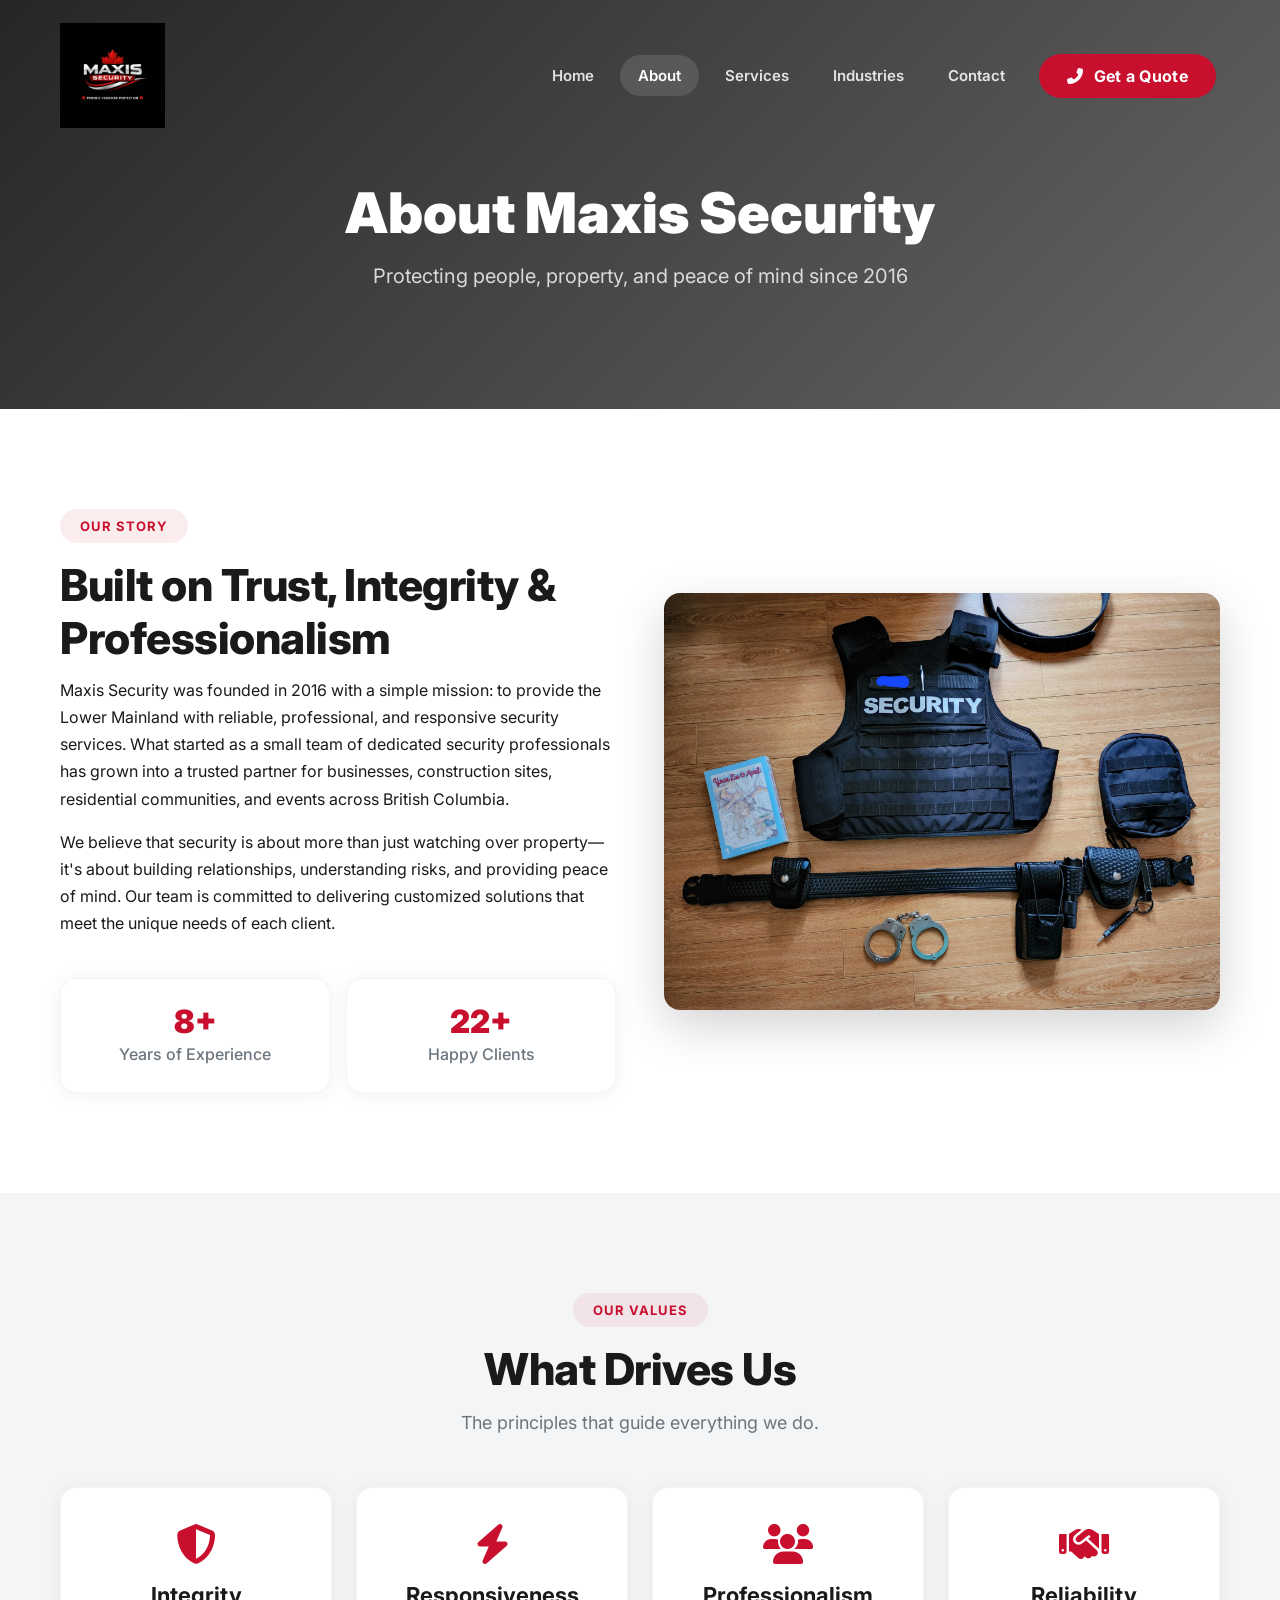
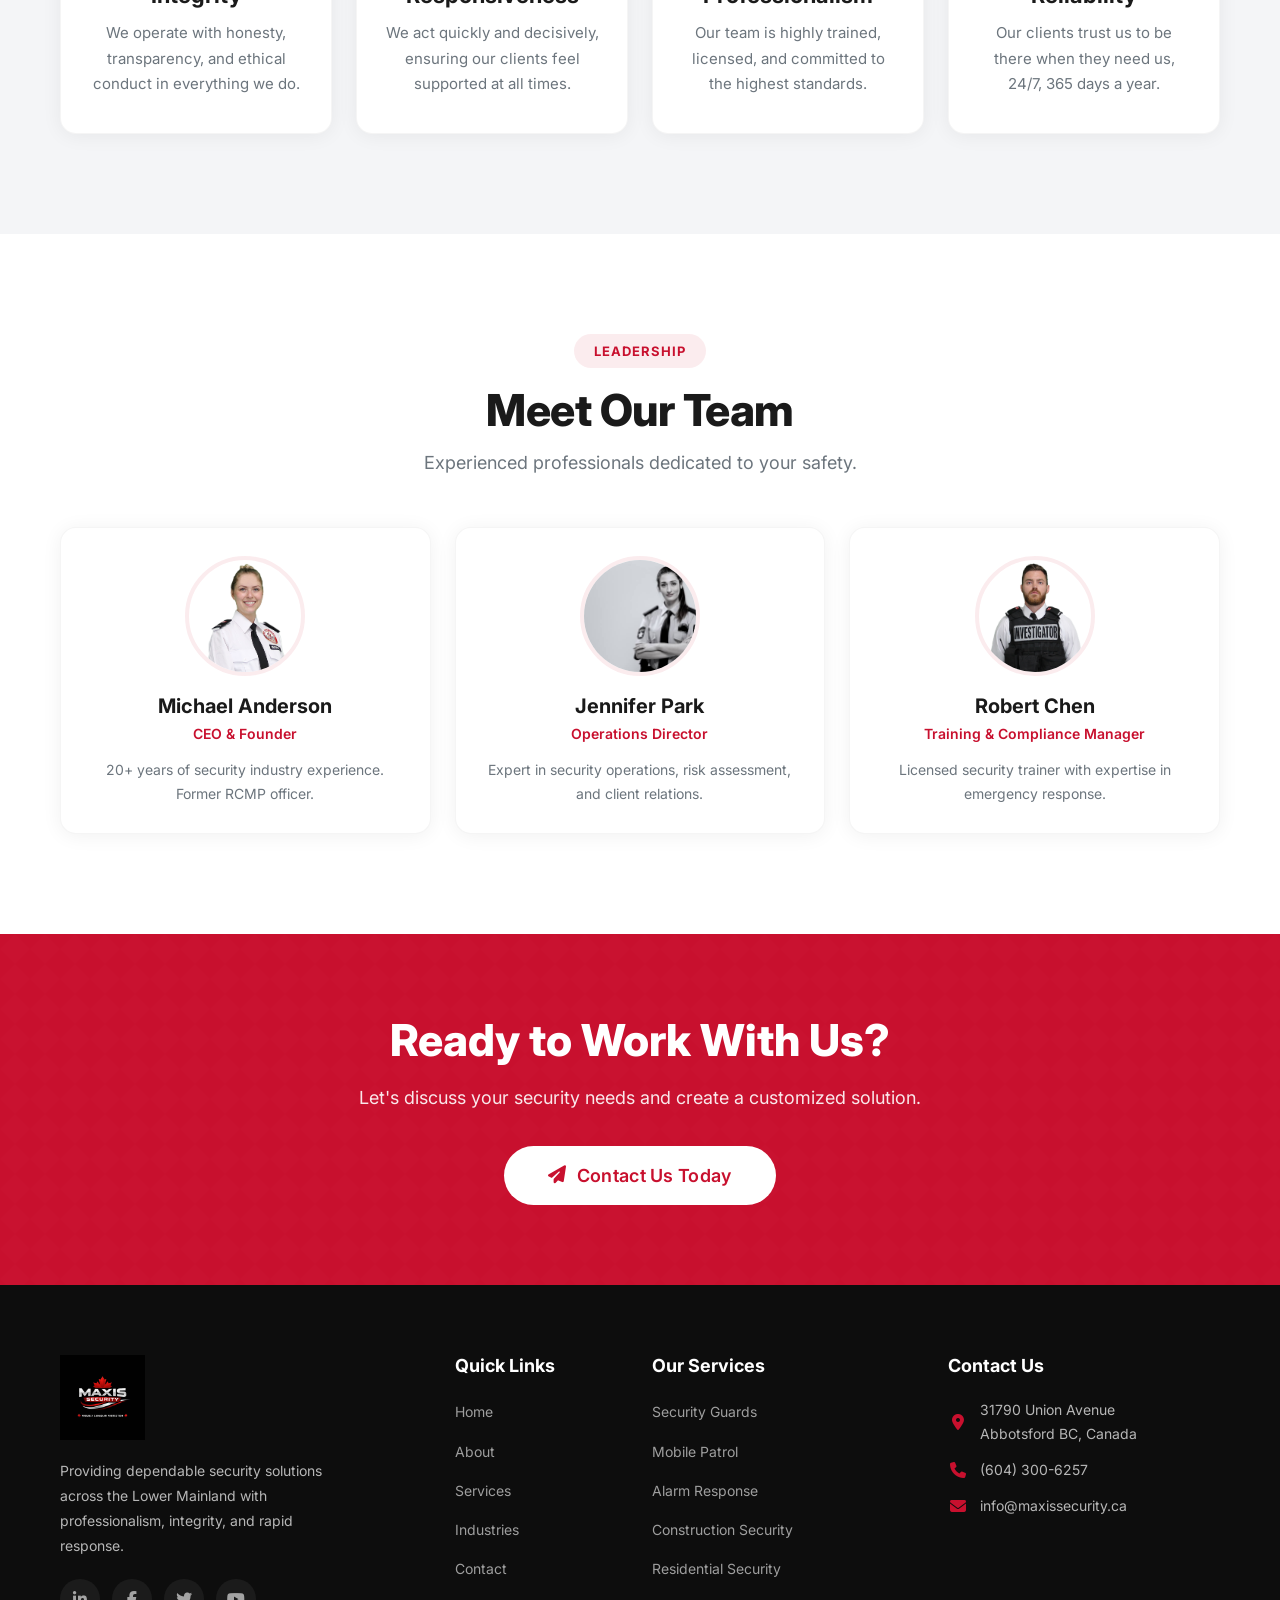
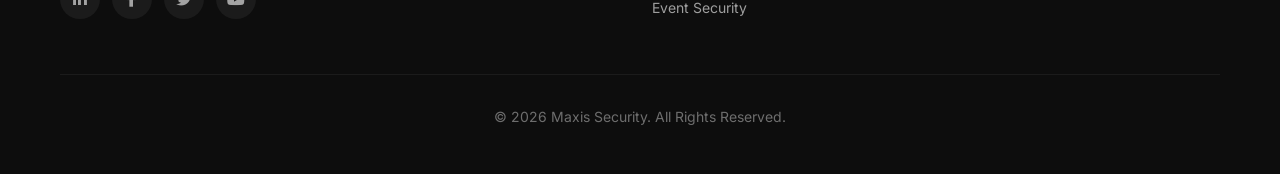
==== about.html @ 821ed0d3 "first commit" ====
<!DOCTYPE html>
<html lang="en">

<head>
    <meta charset="UTF-8" />
    <meta name="viewport" content="width=device-width, initial-scale=1.0" />
    <title>About Us | Maxis Security</title>

    <link href="https://cdn.jsdelivr.net/npm/bootstrap@5.3.0-alpha1/dist/css/bootstrap.min.css" rel="stylesheet" />
    <link rel="stylesheet" href="https://cdnjs.cloudflare.com/ajax/libs/font-awesome/6.4.0/css/all.min.css" />
    <link href="https://fonts.googleapis.com/css2?family=Inter:wght@300;400;500;600;700;800;900&display=swap" rel="stylesheet" />
    <link rel="stylesheet" href="style.css" />
</head>

<body>

    <!-- ============================================================
    NAVIGATION
    ============================================================ -->
    <nav class="navbar navbar-expand-lg navbar-dark fixed-top" id="mainNav">
        <div class="container">
            <a class="navbar-brand" href="index.html">
                <img src="Images/logo maxis.jpg" alt="Maxis Security Logo" style="height: 105px; width: auto;" />
            </a>
            <button class="navbar-toggler" type="button" data-bs-toggle="collapse" data-bs-target="#navbarNav">
                <span class="navbar-toggler-icon"></span>
            </button>
            <div class="collapse navbar-collapse" id="navbarNav">
                <ul class="navbar-nav ms-auto align-items-lg-center">
                    <li class="nav-item"><a class="nav-link" href="index.html">Home</a></li>
                    <li class="nav-item"><a class="nav-link active" href="about.html">About</a></li>
                    <li class="nav-item"><a class="nav-link" href="services.html">Services</a></li>
                    <li class="nav-item"><a class="nav-link" href="industries.html">Industries</a></li>
                    <li class="nav-item"><a class="nav-link" href="contact.html">Contact</a></li>
                    <li class="nav-item">
                        <a class="btn btn-cta-nav" href="contact.html">
                            <i class="fas fa-phone-alt"></i> Get a Quote
                        </a>
                    </li>
                </ul>
            </div>
        </div>
    </nav>

    <!-- ============================================================
    PAGE BANNER
    ============================================================ -->
    <section class="page-banner">
        <div class="container">
            <div class="banner-content">
                <h1>About Maxis Security</h1>
                <p>Protecting people, property, and peace of mind since 2016</p>
            </div>
        </div>
    </section>

    <!-- ============================================================
    OUR STORY
    ============================================================ -->
    <section class="section-padding">
        <div class="container">
            <div class="row align-items-center g-5">
                <div class="col-lg-6">
                    <span class="section-badge">Our Story</span>
                    <h2 class="section-title">Built on Trust, Integrity & Professionalism</h2>
                    <p>
                        Maxis Security was founded in 2016 with a simple mission: to provide the Lower Mainland with reliable, professional, and responsive security services. What started as a small team of dedicated security professionals has grown into a trusted partner for
                        businesses, construction sites, residential communities, and events across British Columbia.
                    </p>
                    <p>
                        We believe that security is about more than just watching over property—it's about building relationships, understanding risks, and providing peace of mind. Our team is committed to delivering customized solutions that meet the unique needs of each client.
                    </p>
                    <div class="row g-3 mt-4">
                        <div class="col-sm-6">
                            <div class="stat-box">
                                <h3><span class="stat-number" data-count="8">0</span>+</h3>
                                <p>Years of Experience</p>
                            </div>
                        </div>
                        <div class="col-sm-6">
                            <div class="stat-box">
                                <h3><span class="stat-number" data-count="100">0</span>+</h3>
                                <p>Happy Clients</p>
                            </div>
                        </div>
                    </div>
                </div>
                <div class="col-lg-6">
                    <img src="./Images/about.jpg" alt="Maxis Security Story" class="img-fluid rounded-4 shadow-lg" />
                </div>
            </div>
        </div>
    </section>

    <!-- ============================================================
    OUR VALUES
    ============================================================ -->
    <section class="section-padding bg-light">
        <div class="container">
            <div class="text-center mb-5">
                <span class="section-badge">Our Values</span>
                <h2 class="section-title">What Drives Us</h2>
                <p class="section-subtitle mx-auto">The principles that guide everything we do.</p>
            </div>
            <div class="row g-4">
                <div class="col-lg-3 col-md-6">
                    <div class="value-card">
                        <i class="fas fa-shield-halved"></i>
                        <h4>Integrity</h4>
                        <p>We operate with honesty, transparency, and ethical conduct in everything we do.</p>
                    </div>
                </div>
                <div class="col-lg-3 col-md-6">
                    <div class="value-card">
                        <i class="fas fa-bolt"></i>
                        <h4>Responsiveness</h4>
                        <p>We act quickly and decisively, ensuring our clients feel supported at all times.</p>
                    </div>
                </div>
                <div class="col-lg-3 col-md-6">
                    <div class="value-card">
                        <i class="fas fa-users"></i>
                        <h4>Professionalism</h4>
                        <p>Our team is highly trained, licensed, and committed to the highest standards.</p>
                    </div>
                </div>
                <div class="col-lg-3 col-md-6">
                    <div class="value-card">
                        <i class="fas fa-handshake"></i>
                        <h4>Reliability</h4>
                        <p>Our clients trust us to be there when they need us, 24/7, 365 days a year.</p>
                    </div>
                </div>
            </div>
        </div>
    </section>

    <!-- ============================================================
    OUR TEAM
    ============================================================ -->
    <section class="section-padding">
        <div class="container">
            <div class="text-center mb-5">
                <span class="section-badge">Leadership</span>
                <h2 class="section-title">Meet Our Team</h2>
                <p class="section-subtitle mx-auto">Experienced professionals dedicated to your safety.</p>
            </div>
            <div class="row g-4">
                <div class="col-lg-4 col-md-6">
                    <div class="team-card">
                        <img src="./Images/m1.png" alt="Team Member" />
                        <h4>Michael Anderson</h4>
                        <span class="role">CEO & Founder</span>
                        <p>20+ years of security industry experience. Former RCMP officer.</p>
                    </div>
                </div>
                <div class="col-lg-4 col-md-6">
                    <div class="team-card">
                        <img src="./Images/m2.jpg" alt="Team Member" />
                        <h4>Jennifer Park</h4>
                        <span class="role">Operations Director</span>
                        <p>Expert in security operations, risk assessment, and client relations.</p>
                    </div>
                </div>
                <div class="col-lg-4 col-md-6">
                    <div class="team-card">
                        <img src="./Images/m4.png" alt="Team Member" />
                        <h4>Robert Chen</h4>
                        <span class="role">Training & Compliance Manager</span>
                        <p>Licensed security trainer with expertise in emergency response.</p>
                    </div>
                </div>
            </div>
        </div>
    </section>

    <!-- ============================================================
    CTA
    ============================================================ -->
    <section class="cta-section">
        <div class="container">
            <div class="cta-content text-center">
                <h2>Ready to Work With Us?</h2>
                <p>Let's discuss your security needs and create a customized solution.</p>
                <a href="contact.html" class="btn btn-light btn-lg">
                    <i class="fas fa-paper-plane"></i> Contact Us Today
                </a>
            </div>
        </div>
    </section>

    <!-- ============================================================
    FOOTER
    ============================================================ -->
    <footer>
        <div class="container">
            <div class="row g-4">
                <div class="col-lg-4 col-md-6">
                    <div class="brand">
                        <img src="Images/logo maxis.jpg" alt="Maxis Security Logo" style="height: 85px; width: auto;" />
                        <p>Providing dependable security solutions across the Lower Mainland with professionalism, integrity, and rapid response.</p>
                        <div class="social-links">
                            <a href="#"><i class="fab fa-linkedin-in"></i></a>
                            <a href="#"><i class="fab fa-facebook-f"></i></a>
                            <a href="#"><i class="fab fa-twitter"></i></a>
                            <a href="#"><i class="fab fa-youtube"></i></a>
                        </div>
                    </div>
                </div>
                <div class="col-lg-2 col-md-6">
                    <h5>Quick Links</h5>
                    <ul>
                        <li><a href="index.html">Home</a></li>
                        <li><a href="about.html">About</a></li>
                        <li><a href="services.html">Services</a></li>
                        <li><a href="industries.html">Industries</a></li>
                        <li><a href="contact.html">Contact</a></li>
                    </ul>
                </div>
                <div class="col-lg-3 col-md-6">
                    <h5>Our Services</h5>
                    <ul>
                        <li><a href="services.html#guards">Security Guards</a></li>
                        <li><a href="services.html#patrol">Mobile Patrol</a></li>
                        <li><a href="services.html#alarm">Alarm Response</a></li>
                        <li><a href="services.html#construction">Construction Security</a></li>
                        <li><a href="services.html#residential">Residential Security</a></li>
                        <li><a href="services.html#event">Event Security</a></li>
                    </ul>
                </div>
                <div class="col-lg-3 col-md-6">
                    <h5>Contact Us</h5>
                    <div class="contact-info">
                        <p><i class="fas fa-location-dot"></i> 31790 Union Avenue<br /> Abbotsford BC, Canada</p>
                        <p><i class="fas fa-phone"></i> (604) 300-6257</p>
                        <p><i class="fas fa-envelope"></i> info@maxissecurity.ca</p>
                    </div>
                </div>
            </div>
            <div class="footer-bottom text-center">
                <p>&copy; 2026 Maxis Security. All Rights Reserved.</p>
            </div>
        </div>
    </footer>

    <button class="back-to-top" id="backToTop"><i class="fas fa-arrow-up"></i></button>

    <script src="https://cdn.jsdelivr.net/npm/bootstrap@5.3.0-alpha1/dist/js/bootstrap.bundle.min.js">
    </script>
    <script src="script.js"></script>
</body>

</html>
---- style.css ----
/* ============================================================
   MAXIS SECURITY - COMPLETE STYLESHEET
   Inspired by Paladin Security's professional design
   ============================================================ */


/* ---------- ROOT VARIABLES ---------- */

:root {
    --primary: #c8102e;
    --primary-dark: #a00c23;
    --primary-light: rgba(200, 16, 46, 0.08);
    --secondary: #1a1a2e;
    --dark: #0d0d0d;
    --light-bg: #f4f5f7;
    --white: #ffffff;
    --text-dark: #1a1a1a;
    --text-muted: #6c757d;
    --text-light: #8a8a8a;
    --shadow-sm: 0 2px 20px rgba(0, 0, 0, 0.06);
    --shadow-md: 0 10px 40px rgba(0, 0, 0, 0.08);
    --shadow-lg: 0 20px 60px rgba(0, 0, 0, 0.12);
    --transition: all 0.3s cubic-bezier(0.25, 0.46, 0.45, 0.94);
    --radius: 16px;
    --font: 'Inter', -apple-system, BlinkMacSystemFont, sans-serif;
}


/* ---------- RESET & BASE ---------- */

* {
    margin: 0;
    padding: 0;
    box-sizing: border-box;
}

html {
    scroll-behavior: smooth;
}

body {
    font-family: var(--font);
    color: var(--text-dark);
    background: var(--white);
    overflow-x: hidden;
    line-height: 1.7;
    -webkit-font-smoothing: antialiased;
}

img {
    max-width: 100%;
    display: block;
}

a {
    text-decoration: none;
    transition: var(--transition);
}

ul {
    list-style: none;
    padding: 0;
    margin: 0;
}

.container {
    max-width: 1200px;
    padding: 0 20px;
}

.section-padding {
    padding: 100px 0;
}

h1,
h2,
h3,
h4,
h5,
h6 {
    color: var(--text-dark);
    font-weight: 800;
    line-height: 1.2;
}


/* ---------- BUTTONS ---------- */

.btn {
    border-radius: 50px;
    padding: 14px 36px;
    font-weight: 600;
    font-size: 16px;
    transition: var(--transition);
    letter-spacing: 0.3px;
    border: none;
    display: inline-flex;
    align-items: center;
    gap: 10px;
}

.btn-primary {
    background: var(--primary);
    color: var(--white);
}

.btn-primary:hover {
    background: var(--primary-dark);
    color: var(--white);
    transform: translateY(-3px);
    box-shadow: 0 12px 30px rgba(200, 16, 46, 0.35);
}

.btn-outline-light {
    border: 2px solid rgba(255, 255, 255, 0.4);
    color: var(--white);
    background: transparent;
}

.btn-outline-light:hover {
    background: var(--white);
    color: var(--text-dark);
    border-color: var(--white);
    transform: translateY(-3px);
}

.btn-lg {
    padding: 16px 44px;
    font-size: 18px;
}

.btn-light {
    background: var(--white);
    color: var(--primary);
}

.btn-light:hover {
    background: var(--secondary);
    color: var(--white);
    transform: translateY(-3px);
    box-shadow: 0 12px 30px rgba(0, 0, 0, 0.2);
}

.btn-danger {
    background: var(--primary);
    color: var(--white);
}

.btn-danger:hover {
    background: var(--primary-dark);
    color: var(--white);
    transform: translateY(-3px);
}


/* ---------- SECTION TITLES ---------- */

.section-badge {
    display: inline-block;
    background: var(--primary-light);
    color: var(--primary);
    padding: 6px 20px;
    border-radius: 50px;
    font-size: 13px;
    font-weight: 700;
    letter-spacing: 1px;
    text-transform: uppercase;
    margin-bottom: 16px;
}

.section-title {
    font-size: 44px;
    font-weight: 800;
    margin-bottom: 12px;
    letter-spacing: -0.5px;
}

.section-subtitle {
    color: var(--text-muted);
    font-size: 18px;
    max-width: 600px;
}

.bg-light {
    background: var(--light-bg) !important;
}


/* ---------- NAVIGATION ---------- */

.navbar {
    padding: 18px 0;
    background: transparent;
    transition: var(--transition);
}

.navbar.scrolled {
    background: rgba(0, 0, 0, 0.92);
    backdrop-filter: blur(12px);
    -webkit-backdrop-filter: blur(12px);
    padding: 10px 0;
    box-shadow: 0 2px 30px rgba(0, 0, 0, 0.15);
}

.navbar-brand img {
    height: 60px;
    transition: var(--transition);
}

.navbar.scrolled .navbar-brand img {
    height: 50px;
}

.navbar-nav .nav-item {
    margin: 0 4px;
}

.navbar-nav .nav-link {
    color: rgba(255, 255, 255, 0.85) !important;
    font-weight: 600;
    font-size: 15px;
    padding: 8px 18px !important;
    border-radius: 50px;
    transition: var(--transition);
}

.navbar-nav .nav-link:hover {
    color: var(--white) !important;
    background: rgba(255, 255, 255, 0.08);
}

.navbar-nav .nav-link.active {
    color: var(--white) !important;
    background: rgba(255, 255, 255, 0.12);
}

.navbar-nav .btn-cta-nav {
    background: var(--primary);
    color: var(--white) !important;
    padding: 10px 28px !important;
    border-radius: 50px;
    font-weight: 700;
    margin-left: 8px;
}

.navbar-nav .btn-cta-nav:hover {
    background: var(--primary-dark);
    transform: translateY(-2px);
    box-shadow: 0 8px 25px rgba(200, 16, 46, 0.35);
}

.navbar-toggler {
    border: none;
    padding: 8px 12px;
    background: rgba(255, 255, 255, 0.1);
    border-radius: 8px;
}

.navbar-toggler:focus {
    box-shadow: none;
}

.navbar-toggler-icon {
    filter: brightness(0) invert(1);
}


/* Mobile Nav */

@media (max-width: 991px) {
    .navbar {
        background: rgba(0, 0, 0, 0.95);
        padding: 12px 0;
    }
    .navbar-collapse {
        padding: 20px 0 10px;
    }
    .navbar-nav .nav-item {
        margin: 4px 0;
    }
    .navbar-nav .nav-link {
        padding: 10px 20px !important;
        border-radius: 12px;
    }
    .navbar-nav .btn-cta-nav {
        margin-left: 0;
        text-align: center;
        margin-top: 8px;
        width: 100%;
        justify-content: center;
    }
}


/* ---------- HERO ---------- */

.hero {
    position: relative;
    min-height: 100vh;
    display: flex;
    align-items: center;
    background: var(--dark);
    overflow: hidden;
}

.hero-bg {
    position: absolute;
    inset: 0;
    background: url('images/hero-bg.jpg') center center / cover no-repeat;
    z-index: 0;
}

.hero-overlay {
    position: absolute;
    inset: 0;
    background: linear-gradient(135deg, rgba(0, 0, 0, 0.88) 0%, rgba(0, 0, 0, 0.5) 60%, rgba(0, 0, 0, 0.3) 100%);
    z-index: 1;
}

.hero-content {
    position: relative;
    z-index: 2;
    padding: 120px 0 80px;
}

.hero-badge {
    display: inline-flex;
    align-items: center;
    gap: 10px;
    background: rgba(200, 16, 46, 0.2);
    backdrop-filter: blur(10px);
    border: 1px solid rgba(200, 16, 46, 0.3);
    padding: 8px 24px;
    border-radius: 50px;
    color: var(--white);
    font-size: 14px;
    font-weight: 600;
    letter-spacing: 0.5px;
    margin-bottom: 28px;
}

.hero-badge .dot {
    width: 8px;
    height: 8px;
    background: var(--primary);
    border-radius: 50%;
    animation: pulse-dot 2s infinite;
}

@keyframes pulse-dot {
    0%,
    100% {
        opacity: 1;
        transform: scale(1);
    }
    50% {
        opacity: 0.5;
        transform: scale(0.8);
    }
}

.hero h1 {
    font-size: 68px;
    font-weight: 900;
    color: var(--white);
    line-height: 1.08;
    margin-bottom: 24px;
    letter-spacing: -2px;
}

.hero h1 .highlight {
    color: var(--primary);
}

.hero-description {
    font-size: 19px;
    color: rgba(255, 255, 255, 0.8);
    max-width: 560px;
    margin-bottom: 40px;
    line-height: 1.8;
}

.hero-buttons {
    display: flex;
    flex-wrap: wrap;
    gap: 16px;
    align-items: center;
}

.hero-stats {
    display: flex;
    gap: 50px;
    margin-top: 60px;
    padding-top: 40px;
    border-top: 1px solid rgba(255, 255, 255, 0.08);
}

.hero-stats .stat-item h3 {
    font-size: 32px;
    font-weight: 800;
    color: var(--white);
    margin-bottom: 2px;
}

.hero-stats .stat-item p {
    font-size: 14px;
    color: rgba(255, 255, 255, 0.6);
    font-weight: 500;
    text-transform: uppercase;
    letter-spacing: 0.5px;
    margin: 0;
}

.hero-stats .stat-number {
    color: var(--primary);
}

.hero-image-wrapper {
    position: relative;
    display: flex;
    justify-content: flex-end;
    align-items: center;
}

.hero-image {
    max-height: 600px;
    width: auto;
    border-radius: var(--radius);
    box-shadow: 0 30px 80px rgba(0, 0, 0, 0.5);
    object-fit: cover;
}

.hero-image-badge {
    position: absolute;
    bottom: 30px;
    left: -20px;
    background: var(--white);
    padding: 18px 28px;
    border-radius: var(--radius);
    box-shadow: var(--shadow-lg);
    display: flex;
    align-items: center;
    gap: 16px;
}

.hero-image-badge i {
    font-size: 28px;
    color: var(--primary);
}

.hero-image-badge .text {
    font-weight: 700;
    font-size: 14px;
    color: var(--text-dark);
}

.hero-image-badge .text small {
    display: block;
    font-weight: 400;
    color: var(--text-muted);
    font-size: 12px;
}


/* Hero Responsive */

@media (max-width: 991px) {
    .hero {
        min-height: auto;
    }
    .hero-content {
        padding: 140px 0 60px;
        text-align: center;
    }
    .hero h1 {
        font-size: 46px;
    }
    .hero-description {
        margin: 0 auto 36px;
        font-size: 17px;
    }
    .hero-buttons {
        justify-content: center;
    }
    .hero-stats {
        justify-content: center;
        gap: 30px;
        flex-wrap: wrap;
    }
    .hero-image-wrapper {
        justify-content: center;
        margin-top: 50px;
    }
    .hero-image {
        max-height: 400px;
    }
    .hero-image-badge {
        left: 10px;
        bottom: 10px;
        padding: 12px 20px;
    }
}

@media (max-width: 576px) {
    .hero h1 {
        font-size: 34px;
    }
    .hero-stats {
        gap: 20px;
    }
    .hero-stats .stat-item h3 {
        font-size: 26px;
    }
    .hero-image-badge {
        display: none;
    }
}


/* ---------- SERVICE CARDS ---------- */

.service-card {
    background: var(--white);
    padding: 40px 32px;
    border-radius: var(--radius);
    text-align: left;
    box-shadow: var(--shadow-sm);
    transition: var(--transition);
    height: 100%;
    border: 1px solid rgba(0, 0, 0, 0.04);
    position: relative;
    overflow: hidden;
}

.service-card::before {
    content: '';
    position: absolute;
    top: 0;
    left: 0;
    width: 100%;
    height: 4px;
    background: var(--primary);
    transform: scaleX(0);
    transform-origin: left;
    transition: var(--transition);
}

.service-card:hover::before {
    transform: scaleX(1);
}

.service-card:hover {
    transform: translateY(-8px);
    box-shadow: var(--shadow-md);
    border-color: transparent;
}

.service-icon {
    width: 64px;
    height: 64px;
    background: var(--primary-light);
    border-radius: 14px;
    display: flex;
    align-items: center;
    justify-content: center;
    font-size: 28px;
    color: var(--primary);
    margin-bottom: 24px;
    transition: var(--transition);
}

.service-card:hover .service-icon {
    background: var(--primary);
    color: var(--white);
    transform: scale(1.05);
}

.service-card h4 {
    font-size: 22px;
    font-weight: 700;
    margin-bottom: 12px;
}

.service-card p {
    color: var(--text-muted);
    font-size: 15px;
    margin-bottom: 20px;
    line-height: 1.7;
}

.service-link {
    font-weight: 700;
    color: var(--primary);
    font-size: 15px;
    display: inline-flex;
    align-items: center;
    gap: 8px;
}

.service-link i {
    transition: var(--transition);
}

.service-link:hover i {
    transform: translateX(6px);
}


/* ---------- ABOUT PREVIEW ---------- */

.about-image-wrapper {
    position: relative;
}

.about-image-wrapper img {
    width: 100%;
    height: 450px;
    object-fit: cover;
}

.about-image-badge {
    position: absolute;
    bottom: -20px;
    right: -20px;
    background: var(--primary);
    color: var(--white);
    padding: 24px 32px;
    border-radius: var(--radius);
    box-shadow: var(--shadow-lg);
    text-align: center;
}

.about-image-badge h3 {
    font-size: 36px;
    font-weight: 900;
    color: var(--white);
    margin: 0;
}

.about-image-badge p {
    font-size: 14px;
    opacity: 0.9;
    margin: 0;
}

.about-features {
    display: grid;
    grid-template-columns: 1fr 1fr;
    gap: 12px;
    margin: 28px 0 32px;
    padding: 0;
}

.about-features li {
    display: flex;
    align-items: center;
    gap: 10px;
    font-weight: 500;
    font-size: 15px;
}

.about-features li i {
    color: var(--primary);
    font-size: 18px;
}


/* ---------- INDUSTRIES ---------- */

.industry-item {
    display: block;
    background: var(--light-bg);
    padding: 32px 24px;
    border-radius: var(--radius);
    text-align: center;
    transition: var(--transition);
    cursor: pointer;
    height: 100%;
    border: 1px solid transparent;
    color: var(--text-dark);
}

.industry-item:hover {
    background: var(--white);
    border-color: var(--primary);
    transform: translateY(-4px);
    box-shadow: var(--shadow-sm);
    color: var(--text-dark);
}

.industry-item i {
    font-size: 40px;
    color: var(--primary);
    margin-bottom: 16px;
}

.industry-item h5 {
    font-size: 18px;
    font-weight: 700;
    margin: 0;
    color: var(--text-dark);
}


/* ---------- BLOG CARDS ---------- */

.blog-card {
    background: var(--white);
    padding: 32px 28px;
    border-radius: var(--radius);
    box-shadow: var(--shadow-sm);
    transition: var(--transition);
    height: 100%;
    border-left: 4px solid var(--primary);
}

.blog-card:hover {
    transform: translateY(-6px);
    box-shadow: var(--shadow-md);
}

.blog-tag {
    display: inline-block;
    background: var(--primary-light);
    color: var(--primary);
    font-size: 12px;
    font-weight: 700;
    padding: 4px 14px;
    border-radius: 50px;
    text-transform: uppercase;
    letter-spacing: 0.5px;
    margin-bottom: 14px;
}

.blog-card h4 {
    font-size: 20px;
    font-weight: 700;
    margin-bottom: 12px;
}

.blog-card p {
    color: var(--text-muted);
    font-size: 15px;
    margin-bottom: 18px;
}

.blog-link {
    font-weight: 600;
    color: var(--primary);
    display: inline-flex;
    align-items: center;
    gap: 8px;
}

.blog-link i {
    transition: var(--transition);
}

.blog-link:hover i {
    transform: translateX(6px);
}


/* ---------- TESTIMONIALS ---------- */

.testimonial-card {
    background: var(--white);
    padding: 32px 28px;
    border-radius: var(--radius);
    box-shadow: var(--shadow-sm);
    transition: var(--transition);
    height: 100%;
    border: 1px solid rgba(0, 0, 0, 0.04);
}

.testimonial-card:hover {
    transform: translateY(-6px);
    box-shadow: var(--shadow-md);
}

.testimonial-card .stars {
    color: #f5b342;
    font-size: 16px;
    letter-spacing: 2px;
    margin-bottom: 16px;
}

.testimonial-card p {
    color: var(--text-muted);
    font-size: 15px;
    font-style: italic;
    margin-bottom: 20px;
}

.testimonial-author strong {
    display: block;
    font-weight: 700;
    color: var(--text-dark);
}

.testimonial-author span {
    font-size: 14px;
    color: var(--text-muted);
}


/* ---------- PAGE BANNER ---------- */

.page-banner {
    background: linear-gradient(135deg, rgba(0, 0, 0, 0.85) 0%, rgba(0, 0, 0, 0.6) 100%), url('images/page-banner.jpg') center center / cover no-repeat;
    padding: 180px 0 100px;
    text-align: center;
    margin-top: 0;
}

.page-banner .banner-content h1 {
    color: var(--white);
    font-size: 56px;
    font-weight: 900;
    margin-bottom: 12px;
}

.page-banner .banner-content p {
    color: rgba(255, 255, 255, 0.8);
    font-size: 20px;
}

@media (max-width: 768px) {
    .page-banner {
        padding: 150px 0 70px;
    }
    .page-banner .banner-content h1 {
        font-size: 38px;
    }
}


/* ---------- SERVICE DETAIL PAGES ---------- */

.service-detail,
.industry-detail {
    scroll-margin-top: 100px;
}

.service-features {
    display: grid;
    grid-template-columns: 1fr 1fr;
    gap: 12px;
    margin: 28px 0 32px;
    padding: 0;
}

.service-features li {
    display: flex;
    align-items: center;
    gap: 10px;
    font-weight: 500;
    font-size: 15px;
}

.service-features li i {
    color: var(--primary);
    font-size: 18px;
}

@media (max-width: 768px) {
    .service-features {
        grid-template-columns: 1fr;
    }
}


/* ---------- VALUE CARDS ---------- */

.value-card {
    background: var(--white);
    padding: 36px 28px;
    border-radius: var(--radius);
    text-align: center;
    box-shadow: var(--shadow-sm);
    transition: var(--transition);
    height: 100%;
    border: 1px solid rgba(0, 0, 0, 0.04);
}

.value-card:hover {
    transform: translateY(-6px);
    box-shadow: var(--shadow-md);
    border-color: var(--primary);
}

.value-card i {
    font-size: 40px;
    color: var(--primary);
    margin-bottom: 18px;
}

.value-card h4 {
    font-size: 22px;
    font-weight: 700;
    margin-bottom: 12px;
}

.value-card p {
    color: var(--text-muted);
    font-size: 15px;
    margin: 0;
}


/* ---------- TEAM CARDS ---------- */

.team-card {
    background: var(--white);
    padding: 28px;
    border-radius: var(--radius);
    text-align: center;
    box-shadow: var(--shadow-sm);
    transition: var(--transition);
    height: 100%;
    border: 1px solid rgba(0, 0, 0, 0.04);
}

.team-card:hover {
    transform: translateY(-6px);
    box-shadow: var(--shadow-md);
}

.team-card img {
    width: 120px;
    height: 120px;
    border-radius: 50%;
    object-fit: cover;
    margin: 0 auto 18px;
    border: 4px solid var(--primary-light);
}

.team-card h4 {
    font-size: 20px;
    font-weight: 700;
    margin-bottom: 4px;
}

.team-card .role {
    display: block;
    color: var(--primary);
    font-weight: 600;
    font-size: 14px;
    margin-bottom: 12px;
}

.team-card p {
    color: var(--text-muted);
    font-size: 14px;
    margin: 0;
}


/* ---------- STAT BOX ---------- */

.stat-box {
    background: var(--white);
    padding: 24px;
    border-radius: var(--radius);
    text-align: center;
    box-shadow: var(--shadow-sm);
    border: 1px solid rgba(0, 0, 0, 0.04);
}

.stat-box h3 {
    font-size: 32px;
    font-weight: 900;
    color: var(--primary);
    margin: 0;
}

.stat-box p {
    margin: 0;
    color: var(--text-muted);
    font-weight: 500;
}


/* ---------- CONTACT FORM ---------- */

.contact-form .form-control,
.contact-form .form-select {
    border-radius: 12px;
    min-height: 50px;
    border: 2px solid #e5e5e5;
    padding: 10px 16px;
    transition: var(--transition);
    font-size: 15px;
}

.contact-form .form-control:focus,
.contact-form .form-select:focus {
    border-color: var(--primary);
    box-shadow: 0 0 0 4px rgba(200, 16, 46, 0.1);
}

.contact-form textarea.form-control {
    min-height: 150px;
}

.contact-form label {
    font-weight: 600;
    font-size: 14px;
    color: var(--text-dark);
    margin-bottom: 6px;
}

.contact-info-card {
    background: var(--white);
    padding: 36px;
    border-radius: var(--radius);
    box-shadow: var(--shadow-sm);
    border: 1px solid rgba(0, 0, 0, 0.04);
}

.contact-info-card h4 {
    font-size: 22px;
    margin-bottom: 24px;
}

.contact-item {
    display: flex;
    gap: 16px;
    margin-bottom: 20px;
}

.contact-item i {
    width: 44px;
    height: 44px;
    background: var(--primary-light);
    border-radius: 50%;
    display: flex;
    align-items: center;
    justify-content: center;
    color: var(--primary);
    font-size: 18px;
    flex-shrink: 0;
}

.contact-item strong {
    display: block;
    font-size: 14px;
    color: var(--text-dark);
}

.contact-item p {
    margin: 0;
    color: var(--text-muted);
    font-size: 15px;
}

.emergency-contact {
    background: var(--secondary);
    padding: 28px;
    border-radius: var(--radius);
    margin-top: 24px;
    text-align: center;
    color: var(--white);
}

.emergency-contact h4 {
    color: var(--white);
    font-size: 20px;
    margin-bottom: 8px;
}

.emergency-contact h4 i {
    color: var(--primary);
    margin-right: 8px;
}

.emergency-contact p {
    color: rgba(255, 255, 255, 0.7);
    margin-bottom: 16px;
}


/* ---------- SOCIAL LINKS ---------- */

.social-links {
    display: flex;
    gap: 12px;
    margin-top: 20px;
}

.social-links a {
    width: 40px;
    height: 40px;
    background: rgba(255, 255, 255, 0.06);
    border-radius: 50%;
    display: flex;
    align-items: center;
    justify-content: center;
    color: rgba(255, 255, 255, 0.6);
    transition: var(--transition);
}

.social-links a:hover {
    background: var(--primary);
    color: var(--white);
    transform: translateY(-3px);
}


/* ---------- CTA SECTION ---------- */

.cta-section {
    background: var(--primary);
    padding: 80px 0;
    position: relative;
    overflow: hidden;
}

.cta-section::before {
    content: '';
    position: absolute;
    inset: 0;
    background: url('[data-uri]');
    background-size: 30px 30px;
    opacity: 0.3;
}

.cta-content {
    position: relative;
    z-index: 1;
}

.cta-content h2 {
    font-size: 44px;
    font-weight: 800;
    color: var(--white);
    margin-bottom: 16px;
}

.cta-content p {
    font-size: 18px;
    color: rgba(255, 255, 255, 0.9);
    max-width: 600px;
    margin: 0 auto 32px;
}

@media (max-width: 768px) {
    .cta-content h2 {
        font-size: 32px;
    }
}


/* ---------- FOOTER ---------- */

footer {
    background: var(--dark);
    color: rgba(255, 255, 255, 0.7);
    padding: 70px 0 30px;
}

footer .brand img {
    height: 50px;
    margin-bottom: 18px;
}

footer .brand p {
    font-size: 14px;
    line-height: 1.8;
    max-width: 300px;
}

footer h5 {
    color: var(--white);
    font-size: 18px;
    font-weight: 700;
    margin-bottom: 22px;
}

footer ul li {
    margin-bottom: 12px;
}

footer ul li a {
    color: rgba(255, 255, 255, 0.6);
    font-size: 14px;
    transition: var(--transition);
}

footer ul li a:hover {
    color: var(--primary);
    padding-left: 6px;
}

footer .contact-info p {
    display: flex;
    align-items: center;
    gap: 12px;
    font-size: 14px;
    margin-bottom: 12px;
}

footer .contact-info i {
    color: var(--primary);
    font-size: 16px;
    width: 20px;
    text-align: center;
}

footer .footer-bottom {
    border-top: 1px solid rgba(255, 255, 255, 0.06);
    padding-top: 30px;
    margin-top: 40px;
    font-size: 14px;
    color: rgba(255, 255, 255, 0.4);
}

@media (max-width: 768px) {
    footer {
        text-align: center;
    }
    footer .brand p {
        max-width: 100%;
        margin: 0 auto 30px;
    }
    footer .contact-info p {
        justify-content: center;
    }
    .social-links {
        justify-content: center;
    }
}


/* ---------- BACK TO TOP ---------- */

.back-to-top {
    position: fixed;
    bottom: 30px;
    right: 30px;
    width: 50px;
    height: 50px;
    border-radius: 50%;
    background: var(--primary);
    color: var(--white);
    border: none;
    font-size: 20px;
    cursor: pointer;
    opacity: 0;
    visibility: hidden;
    transition: var(--transition);
    z-index: 999;
    box-shadow: 0 8px 25px rgba(200, 16, 46, 0.3);
}

.back-to-top.show {
    opacity: 1;
    visibility: visible;
}

.back-to-top:hover {
    background: var(--primary-dark);
    transform: translateY(-4px);
}


/* ---------- MAP ---------- */

.map-wrapper {
    border-radius: var(--radius);
    overflow: hidden;
    box-shadow: var(--shadow-sm);
}


/* ---------- SCROLLBAR ---------- */

::-webkit-scrollbar {
    width: 10px;
}

::-webkit-scrollbar-track {
    background: var(--light-bg);
}

::-webkit-scrollbar-thumb {
    background: var(--primary);
    border-radius: 10px;
}

::-webkit-scrollbar-thumb:hover {
    background: var(--primary-dark);
}


/* ---------- RESPONSIVE UTILITIES ---------- */

@media (max-width: 576px) {
    .section-padding {
        padding: 60px 0;
    }
    .section-title {
        font-size: 32px;
    }
    .btn-lg {
        padding: 14px 32px;
        font-size: 16px;
    }
    .hero-buttons .btn {
        width: 100%;
        justify-content: center;
    }
    .contact-item {
        flex-direction: column;
        align-items: center;
        text-align: center;
    }
    .contact-item i {
        margin-bottom: 8px;
    }
}
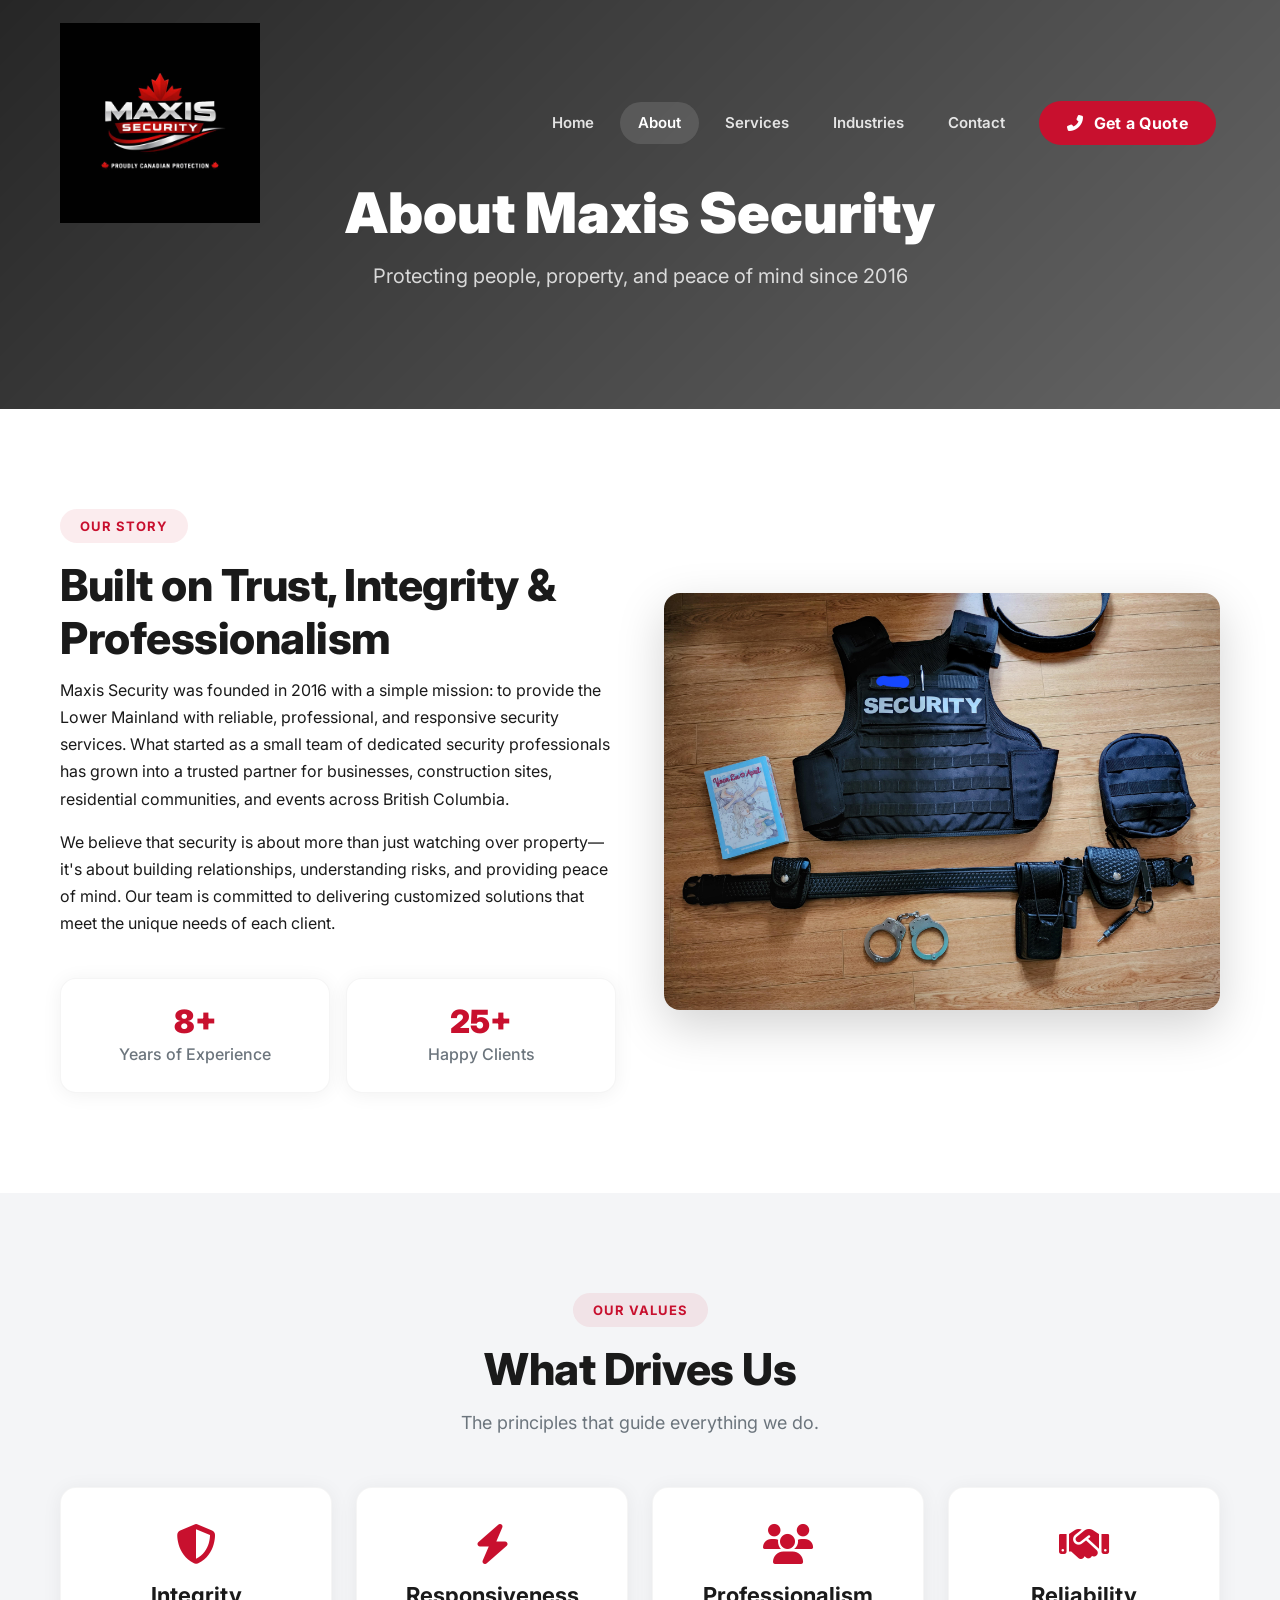
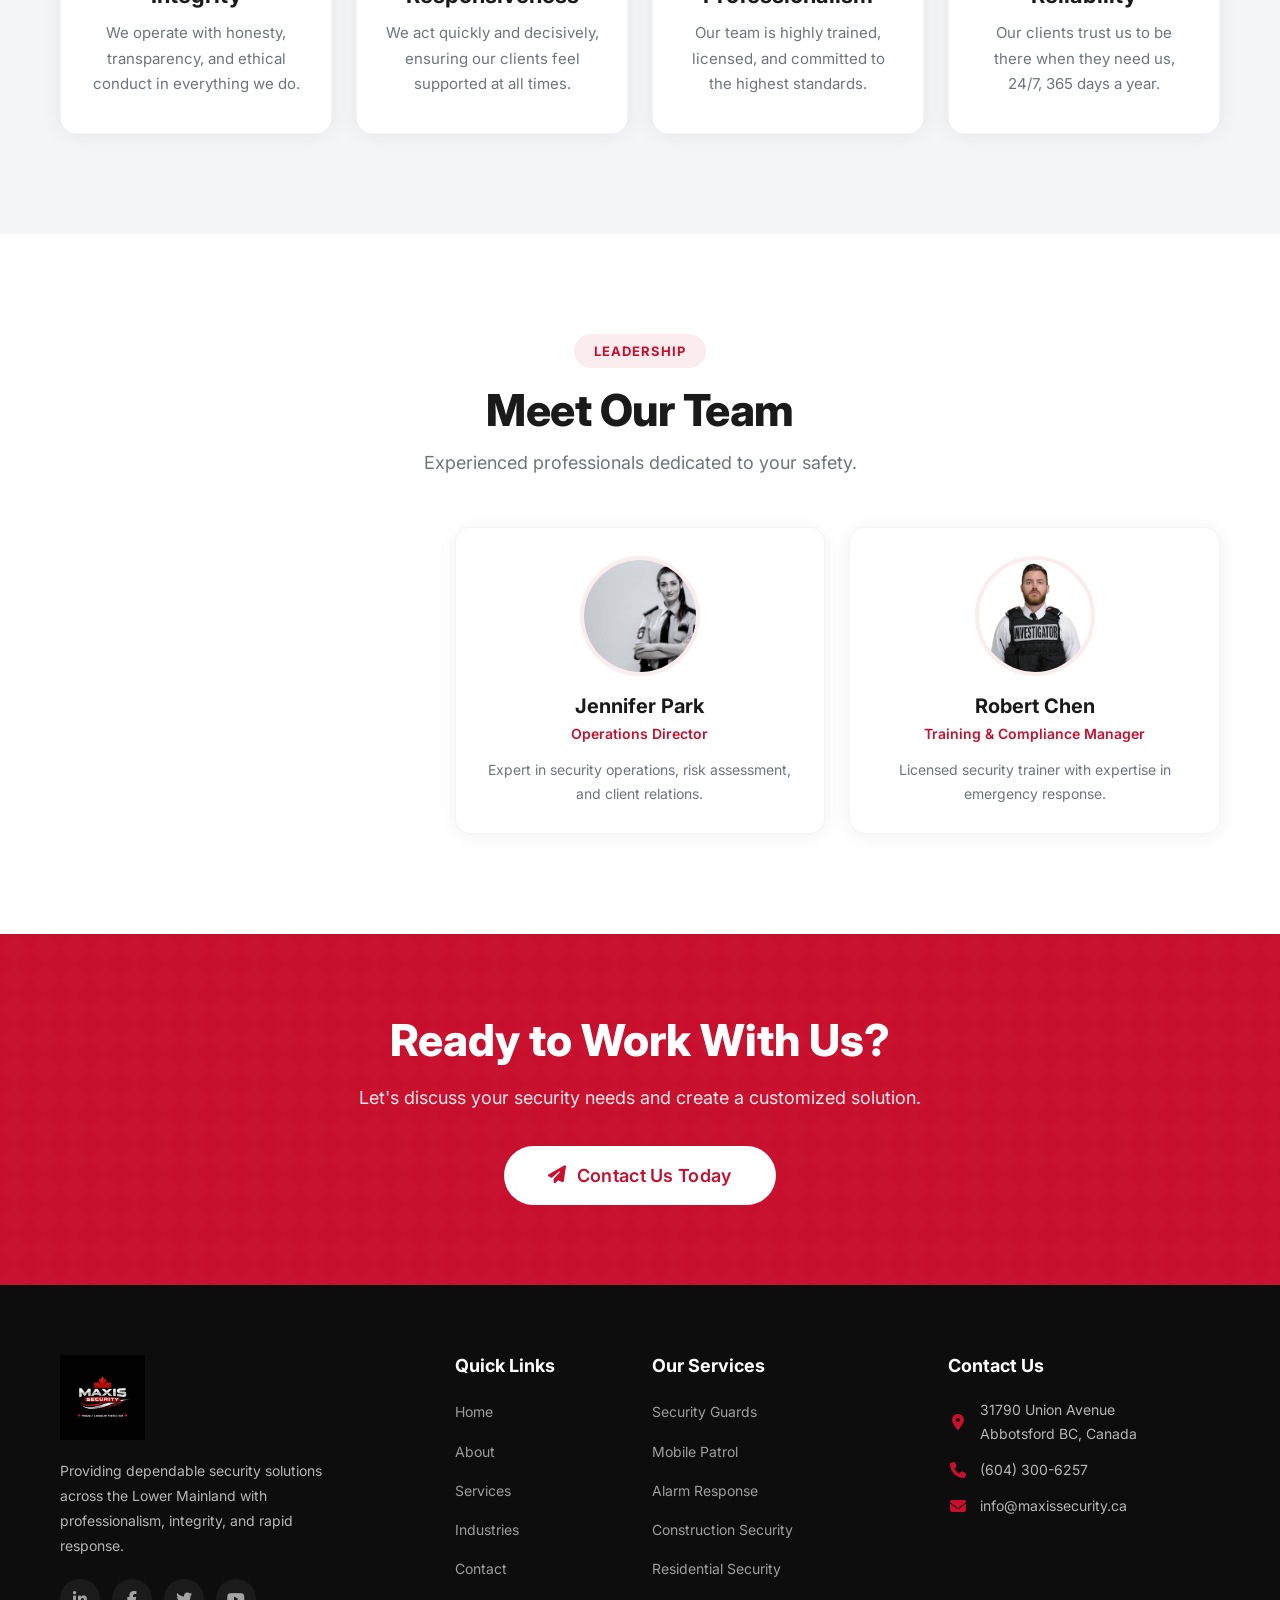
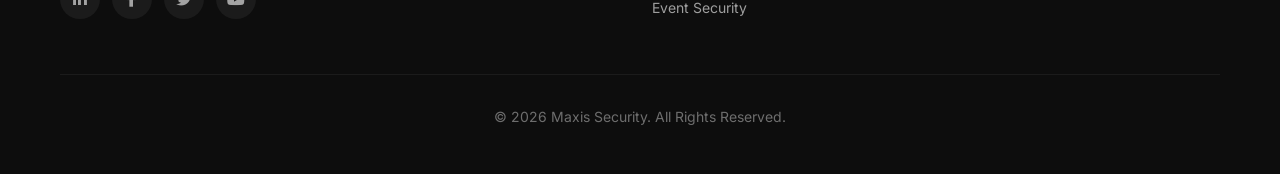
==== commit b6cc81d1: "Update logo size and remove team member card Increased logo height in the navigation bar and removed" ====
--- a/about.html
+++ b/about.html
@@ -20,7 +20,7 @@
     <nav class="navbar navbar-expand-lg navbar-dark fixed-top" id="mainNav">
         <div class="container">
             <a class="navbar-brand" href="index.html">
-                <img src="Images/logo maxis.jpg" alt="Maxis Security Logo" style="height: 105px; width: auto;" />
+                <img src="Images/logo maxis.jpg" alt="Maxis Security Logo" style="height: 200px; width: auto;" />
             </a>
             <button class="navbar-toggler" type="button" data-bs-toggle="collapse" data-bs-target="#navbarNav">
                 <span class="navbar-toggler-icon"></span>
@@ -147,12 +147,7 @@
             </div>
             <div class="row g-4">
                 <div class="col-lg-4 col-md-6">
-                    <div class="team-card">
-                        <img src="./Images/m1.png" alt="Team Member" />
-                        <h4>Michael Anderson</h4>
-                        <span class="role">CEO & Founder</span>
-                        <p>20+ years of security industry experience. Former RCMP officer.</p>
-                    </div>
+
                 </div>
                 <div class="col-lg-4 col-md-6">
                     <div class="team-card">
@@ -250,4 +245,4 @@
     <script src="script.js"></script>
 </body>
 
-</html>+</html>
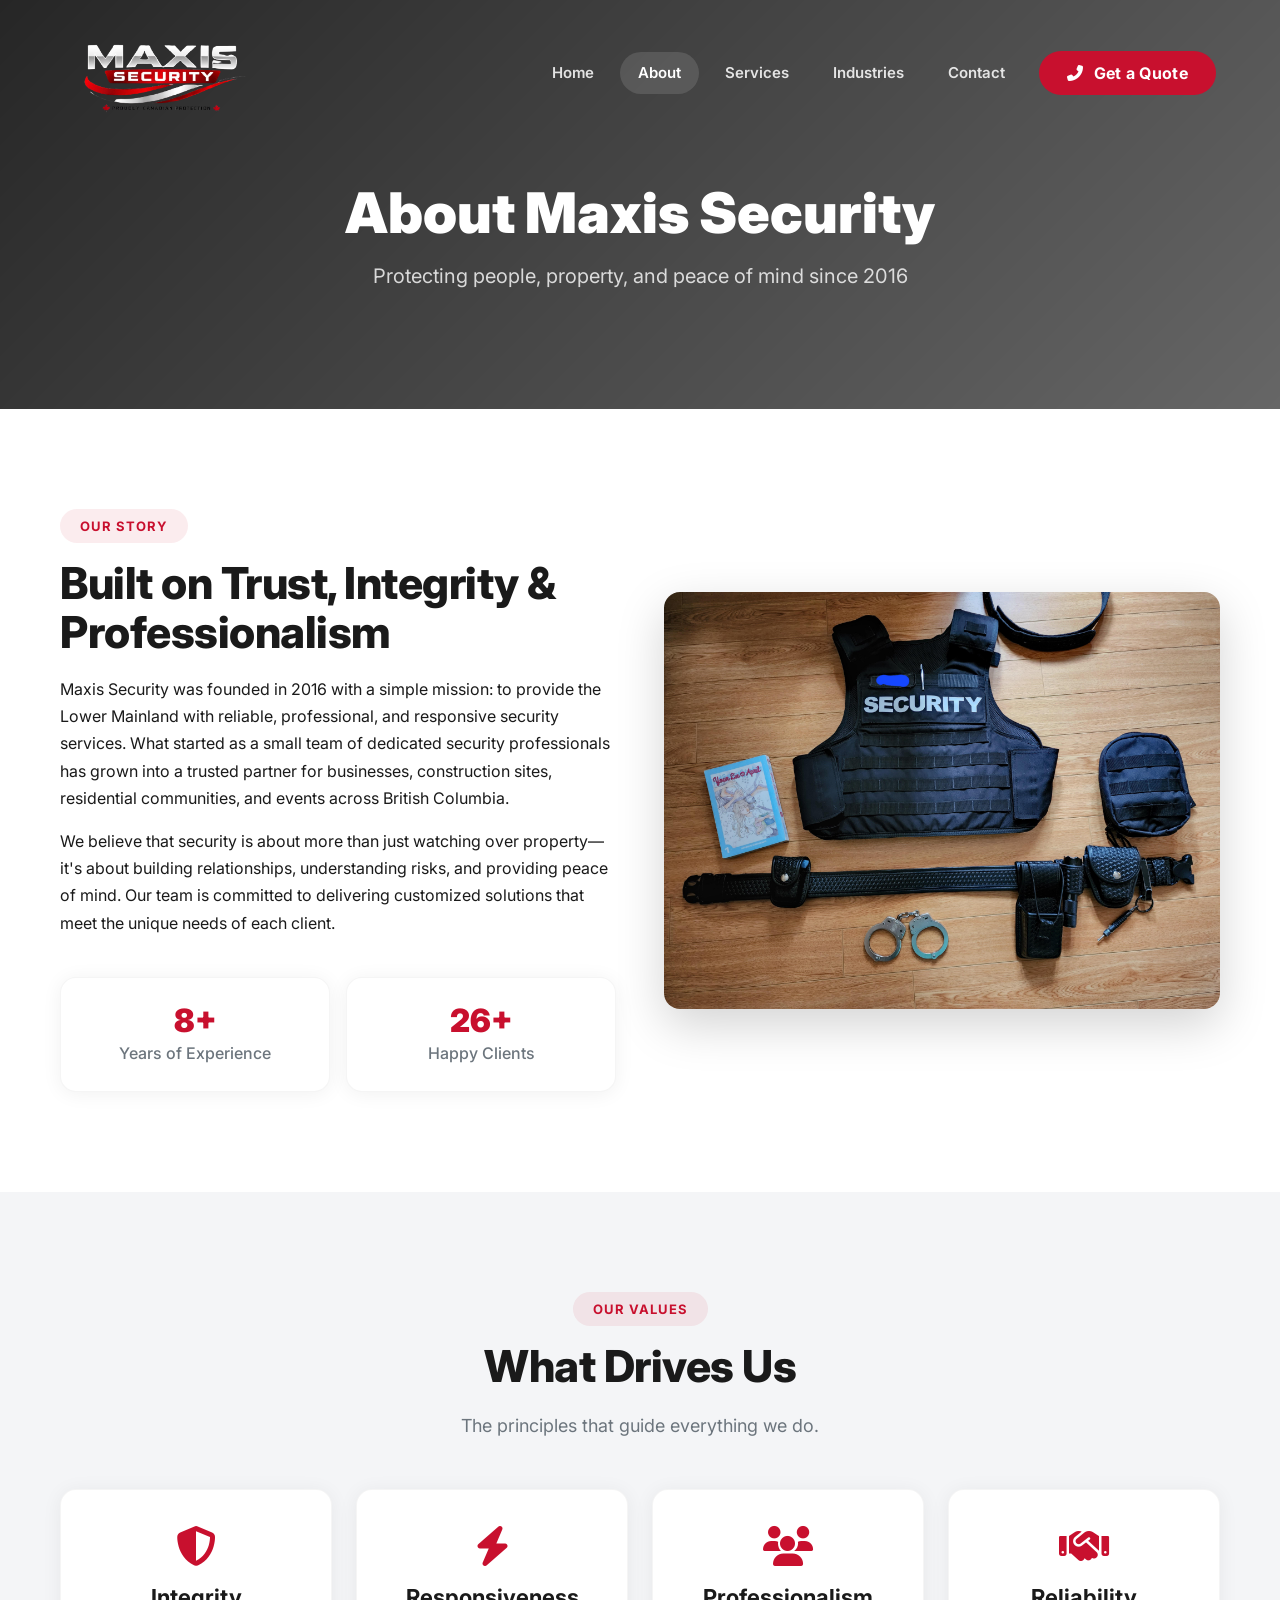
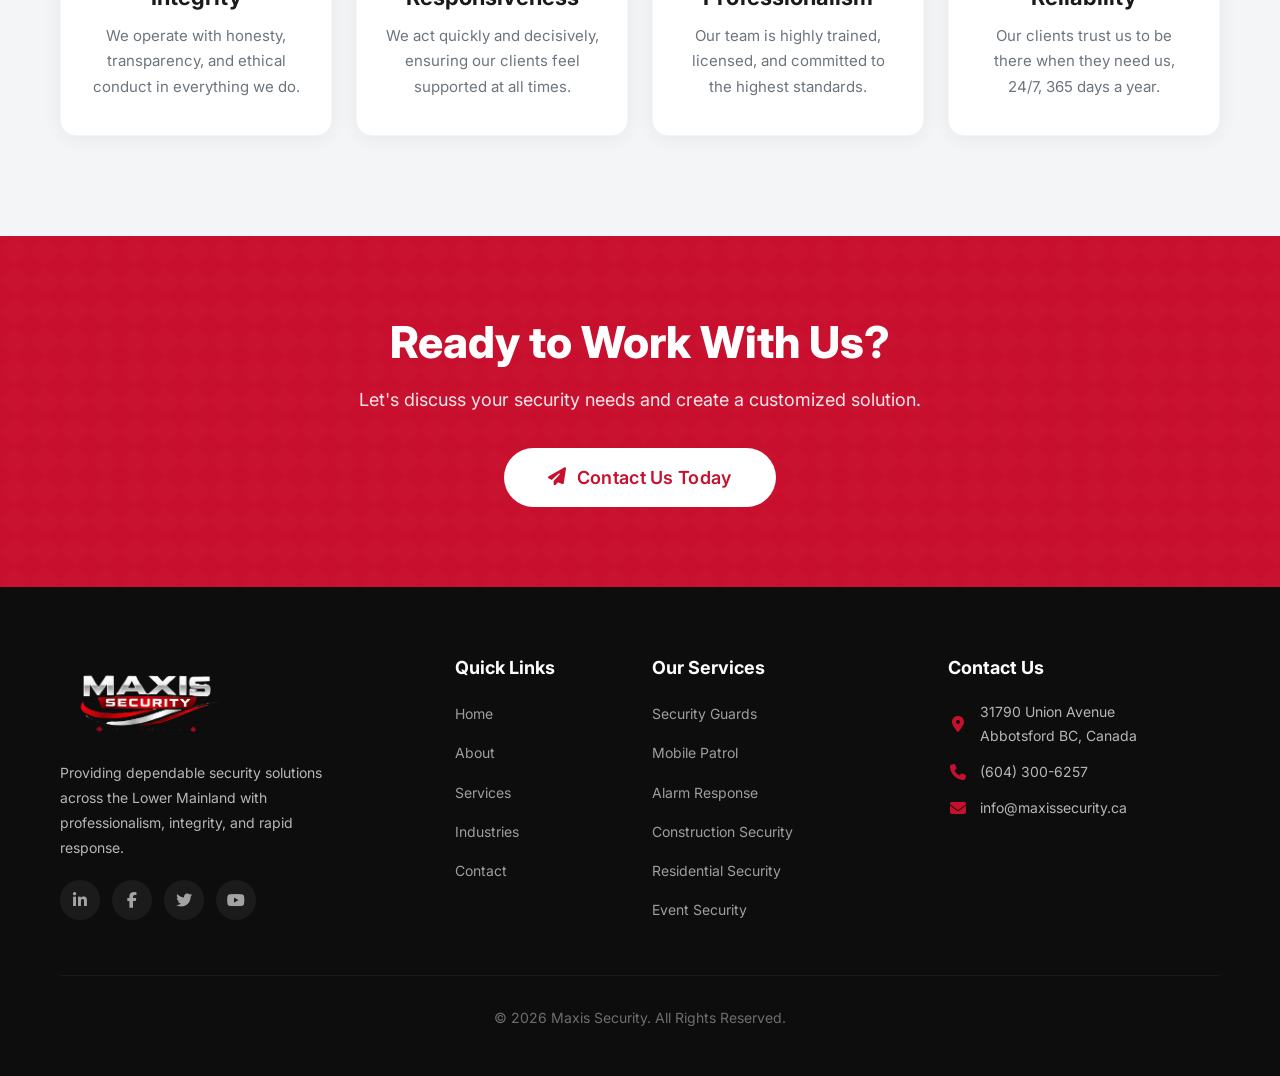
==== commit e80fd77f: "Update about.html" ====
--- a/about.html
+++ b/about.html
@@ -20,7 +20,7 @@
     <nav class="navbar navbar-expand-lg navbar-dark fixed-top" id="mainNav">
         <div class="container">
             <a class="navbar-brand" href="index.html">
-                <img src="Images/logo maxis.jpg" alt="Maxis Security Logo" style="height: 200px; width: auto;" />
+                <img src="./Images/Maxis_Logo-removebg-preview.png" alt="Maxis Security Logo" style="height: 100px; width: auto;" />
             </a>
             <button class="navbar-toggler" type="button" data-bs-toggle="collapse" data-bs-target="#navbarNav">
                 <span class="navbar-toggler-icon"></span>
@@ -138,36 +138,7 @@
     <!-- ============================================================
     OUR TEAM
     ============================================================ -->
-    <section class="section-padding">
-        <div class="container">
-            <div class="text-center mb-5">
-                <span class="section-badge">Leadership</span>
-                <h2 class="section-title">Meet Our Team</h2>
-                <p class="section-subtitle mx-auto">Experienced professionals dedicated to your safety.</p>
-            </div>
-            <div class="row g-4">
-                <div class="col-lg-4 col-md-6">
-
-                </div>
-                <div class="col-lg-4 col-md-6">
-                    <div class="team-card">
-                        <img src="./Images/m2.jpg" alt="Team Member" />
-                        <h4>Jennifer Park</h4>
-                        <span class="role">Operations Director</span>
-                        <p>Expert in security operations, risk assessment, and client relations.</p>
-                    </div>
-                </div>
-                <div class="col-lg-4 col-md-6">
-                    <div class="team-card">
-                        <img src="./Images/m4.png" alt="Team Member" />
-                        <h4>Robert Chen</h4>
-                        <span class="role">Training & Compliance Manager</span>
-                        <p>Licensed security trainer with expertise in emergency response.</p>
-                    </div>
-                </div>
-            </div>
-        </div>
-    </section>
+
 
     <!-- ============================================================
     CTA
@@ -192,7 +163,7 @@
             <div class="row g-4">
                 <div class="col-lg-4 col-md-6">
                     <div class="brand">
-                        <img src="Images/logo maxis.jpg" alt="Maxis Security Logo" style="height: 85px; width: auto;" />
+                        <img src="Images/Maxis_Logo-removebg-preview.png" alt="Maxis Security Logo" style="height: 85px; width: auto;" />
                         <p>Providing dependable security solutions across the Lower Mainland with professionalism, integrity, and rapid response.</p>
                         <div class="social-links">
                             <a href="#"><i class="fab fa-linkedin-in"></i></a>
--- a/style.css
+++ b/style.css
@@ -1318,4 +1318,543 @@
     .contact-item i {
         margin-bottom: 8px;
     }
-}+}
+
+
+/* ============================================================
+MOBILE RESPONSIVE FIXES
+============================================================ */
+
+
+/* Hero Text on Mobile */
+
+@media (max-width: 991px) {
+    .hero {
+        min-height: auto;
+        padding: 120px 0 60px;
+    }
+    .hero-content {
+        padding: 140px 0 60px;
+        text-align: center;
+    }
+    .hero h1 {
+        font-size: 38px;
+        line-height: 1.2;
+    }
+    .hero-description {
+        font-size: 16px;
+        margin: 0 auto 30px;
+        padding: 0 15px;
+    }
+    .hero-buttons {
+        flex-direction: column;
+        align-items: center;
+        gap: 12px;
+    }
+    .hero-buttons .btn {
+        width: 100%;
+        max-width: 300px;
+        justify-content: center;
+    }
+    .hero-stats {
+        flex-wrap: wrap;
+        justify-content: center;
+        gap: 20px;
+        margin-top: 40px;
+        padding-top: 30px;
+    }
+    .hero-stats .stat-item {
+        flex: 0 0 calc(50% - 20px);
+        text-align: center;
+    }
+    .hero-stats .stat-item h3 {
+        font-size: 28px;
+    }
+    .hero-stats .stat-item p {
+        font-size: 13px;
+    }
+    .hero-badge {
+        font-size: 12px;
+        padding: 6px 16px;
+        margin: 0 auto 20px;
+    }
+    .hero-image-badge {
+        position: relative !important;
+        left: auto !important;
+        bottom: auto !important;
+        margin: 30px auto 0;
+        padding: 14px 20px;
+        display: inline-flex;
+    }
+    .hero-image-badge i {
+        font-size: 22px;
+    }
+    .hero-image-badge .text {
+        font-size: 13px;
+    }
+}
+
+
+/* Small phones */
+
+@media (max-width: 576px) {
+    .hero h1 {
+        font-size: 30px;
+    }
+    .hero-content {
+        padding: 120px 0 40px;
+    }
+    .hero-description {
+        font-size: 15px;
+        padding: 0 10px;
+    }
+    .hero-stats .stat-item {
+        flex: 0 0 calc(50% - 15px);
+    }
+    .hero-stats .stat-item h3 {
+        font-size: 24px;
+    }
+    .hero-buttons .btn {
+        font-size: 15px;
+        padding: 12px 24px;
+        max-width: 250px;
+    }
+    .hero-badge {
+        font-size: 11px;
+        padding: 5px 12px;
+    }
+    .hero-badge .dot {
+        width: 6px;
+        height: 6px;
+    }
+}
+
+
+/* Extra small phones */
+
+@media (max-width: 400px) {
+    .hero h1 {
+        font-size: 26px;
+    }
+    .hero-stats .stat-item {
+        flex: 0 0 100%;
+    }
+    .hero-stats .stat-item h3 {
+        font-size: 22px;
+    }
+}
+
+
+/* ============================================================
+BANNER TAGLINE
+============================================================ */
+
+.banner-tagline {
+    display: inline-block;
+    background: rgba(200, 16, 46, 0.15);
+    color: var(--primary);
+    padding: 6px 24px;
+    border-radius: 50px;
+    font-size: 13px;
+    font-weight: 700;
+    letter-spacing: 2px;
+    text-transform: uppercase;
+    margin-bottom: 16px;
+    border: 1px solid rgba(200, 16, 46, 0.2);
+}
+
+
+/* ============================================================
+STORY TAGLINE
+============================================================ */
+
+.story-tagline .section-badge {
+    background: rgba(200, 16, 46, 0.08);
+    color: var(--primary);
+    padding: 8px 28px;
+    border-radius: 50px;
+    font-size: 13px;
+    font-weight: 700;
+    letter-spacing: 1.5px;
+    text-transform: uppercase;
+    display: inline-block;
+}
+
+
+/* ============================================================
+SECTION TITLE - MULTI-LINE
+============================================================ */
+
+.section-title {
+    font-size: 44px;
+    font-weight: 800;
+    margin-bottom: 20px;
+    letter-spacing: -0.5px;
+    line-height: 1.1;
+}
+
+
+/* ============================================================
+RESPONSIVE
+============================================================ */
+
+@media (max-width: 768px) {
+    .section-title {
+        font-size: 32px;
+    }
+    .banner-tagline {
+        font-size: 11px;
+        padding: 4px 16px;
+    }
+    .story-tagline .section-badge {
+        font-size: 11px;
+        padding: 6px 16px;
+    }
+}
+
+@media (max-width: 576px) {
+    .section-title {
+        font-size: 28px;
+    }
+}
+
+
+/* ============================================================
+HERO - BRAND TAGLINE STYLES
+============================================================ */
+
+
+/* MAXIS SECURITY Brand Text */
+
+.hero-brand-tagline {
+    margin-bottom: 10px;
+}
+
+.hero-brand-tagline .brand-line {
+    display: block;
+    font-size: 52px;
+    font-weight: 900;
+    color: #c8102e;
+    letter-spacing: 6px;
+    line-height: 1;
+    text-transform: uppercase;
+}
+
+.hero-brand-tagline .brand-line-security {
+    display: block;
+    font-size: 22px;
+    font-weight: 700;
+    color: #ffffff;
+    letter-spacing: 8px;
+    text-transform: uppercase;
+    margin-top: 2px;
+}
+
+
+/* PROTECTING CANADIAN PROPERTY Tagline */
+
+.hero-protection-tagline {
+    display: inline-block;
+    background: rgba(200, 16, 46, 0.15);
+    border: 1px solid rgba(200, 16, 46, 0.3);
+    color: #ffffff;
+    padding: 6px 24px;
+    border-radius: 50px;
+    font-size: 13px;
+    font-weight: 600;
+    letter-spacing: 2px;
+    text-transform: uppercase;
+    margin-bottom: 20px;
+}
+
+
+/* Hero Heading */
+
+.hero h1 {
+    font-size: 56px;
+    font-weight: 900;
+    color: var(--white);
+    line-height: 1.08;
+    margin-bottom: 20px;
+    letter-spacing: -1px;
+}
+
+.hero h1 .highlight {
+    color: var(--primary);
+}
+
+
+/* Hero Description */
+
+.hero-description {
+    font-size: 18px;
+    color: rgba(255, 255, 255, 0.85);
+    max-width: 650px;
+    margin-bottom: 35px;
+    line-height: 1.8;
+}
+
+
+/* ============================================================
+RESPONSIVE - MOBILE
+============================================================ */
+
+@media (max-width: 991px) {
+    .hero-brand-tagline .brand-line {
+        font-size: 40px;
+        letter-spacing: 4px;
+    }
+    .hero-brand-tagline .brand-line-security {
+        font-size: 18px;
+        letter-spacing: 6px;
+    }
+    .hero h1 {
+        font-size: 38px;
+    }
+    .hero-description {
+        font-size: 16px;
+        padding: 0 15px;
+    }
+    .hero-protection-tagline {
+        font-size: 11px;
+        padding: 4px 16px;
+        letter-spacing: 1.5px;
+    }
+}
+
+@media (max-width: 576px) {
+    .hero-brand-tagline .brand-line {
+        font-size: 32px;
+        letter-spacing: 3px;
+    }
+    .hero-brand-tagline .brand-line-security {
+        font-size: 15px;
+        letter-spacing: 5px;
+    }
+    .hero h1 {
+        font-size: 30px;
+        letter-spacing: 0px;
+    }
+    .hero-description {
+        font-size: 15px;
+        padding: 0 10px;
+    }
+    .hero-protection-tagline {
+        font-size: 10px;
+        padding: 4px 12px;
+        letter-spacing: 1px;
+    }
+    .hero-buttons .btn {
+        font-size: 14px;
+        padding: 12px 20px;
+        width: 100%;
+        max-width: 250px;
+        justify-content: center;
+    }
+}
+
+
+/* ============================================================
+GLOBAL MOBILE FIXES - PREVENT TEXT CUTOFF
+============================================================ */
+
+
+/* Fix for all text on mobile */
+
+@media (max-width: 576px) {
+    /* General text fixes */
+    body {
+        overflow-x: hidden;
+    }
+    .container {
+        padding-left: 15px;
+        padding-right: 15px;
+        overflow: hidden;
+    }
+    /* Fix for all headings */
+    h1,
+    h2,
+    h3,
+    h4,
+    h5,
+    h6 {
+        word-wrap: break-word;
+        overflow-wrap: break-word;
+        hyphens: auto;
+    }
+    /* Fix for all paragraphs */
+    p {
+        word-wrap: break-word;
+        overflow-wrap: break-word;
+    }
+    /* Fix for all section titles */
+    .section-title {
+        font-size: 28px !important;
+        word-wrap: break-word;
+        overflow-wrap: break-word;
+    }
+    /* Fix for all badges */
+    .section-badge {
+        font-size: 10px !important;
+        padding: 4px 12px !important;
+        white-space: normal !important;
+        word-wrap: break-word !important;
+        display: inline-block !important;
+        max-width: 100% !important;
+    }
+    /* Fix for page banner */
+    .page-banner .banner-content h1 {
+        font-size: 28px !important;
+        word-wrap: break-word;
+        overflow-wrap: break-word;
+        padding: 0 5px;
+    }
+    .page-banner .banner-content p {
+        font-size: 14px !important;
+        padding: 0 10px;
+        word-wrap: break-word;
+        overflow-wrap: break-word;
+    }
+    /* Fix for hero section */
+    .hero h1 {
+        font-size: 28px !important;
+        word-wrap: break-word;
+        overflow-wrap: break-word;
+        padding: 0 5px;
+    }
+    .hero-description {
+        font-size: 14px !important;
+        padding: 0 10px !important;
+        word-wrap: break-word;
+        overflow-wrap: break-word;
+    }
+    .hero-badge {
+        font-size: 10px !important;
+        padding: 4px 12px !important;
+        white-space: normal !important;
+        word-wrap: break-word !important;
+    }
+    /* Fix for hero brand tagline */
+    .hero-brand-tagline .brand-line {
+        font-size: 28px !important;
+        letter-spacing: 2px !important;
+    }
+    .hero-brand-tagline .brand-line-security {
+        font-size: 14px !important;
+        letter-spacing: 3px !important;
+    }
+    .hero-protection-tagline {
+        font-size: 9px !important;
+        padding: 3px 10px !important;
+        letter-spacing: 1px !important;
+        white-space: normal !important;
+        word-wrap: break-word !important;
+    }
+    /* Fix for stats */
+    .hero-stats .stat-item h3 {
+        font-size: 22px !important;
+    }
+    .hero-stats .stat-item p {
+        font-size: 11px !important;
+    }
+    /* Fix for buttons */
+    .hero-buttons .btn {
+        font-size: 14px !important;
+        padding: 10px 18px !important;
+        width: 100% !important;
+        max-width: 100% !important;
+        justify-content: center !important;
+        text-align: center !important;
+    }
+    .hero-buttons {
+        flex-direction: column !important;
+        align-items: center !important;
+        width: 100% !important;
+    }
+    /* Fix for badge */
+    .hero-image-badge {
+        padding: 10px 16px !important;
+        font-size: 12px !important;
+    }
+    .hero-image-badge .text {
+        font-size: 12px !important;
+    }
+    .hero-image-badge .text small {
+        font-size: 10px !important;
+    }
+    /* Fix for story tagline */
+    .story-tagline .section-badge {
+        font-size: 9px !important;
+        padding: 4px 10px !important;
+        white-space: normal !important;
+        word-wrap: break-word !important;
+        display: block !important;
+        max-width: 100% !important;
+    }
+    /* Fix for features list */
+    .about-features {
+        grid-template-columns: 1fr !important;
+    }
+    .about-features li {
+        font-size: 14px !important;
+    }
+    /* Fix for service features */
+    .service-features {
+        grid-template-columns: 1fr !important;
+    }
+    .service-features li {
+        font-size: 14px !important;
+    }
+    /* Fix for contact form */
+    .contact-form .form-control,
+    .contact-form .form-select {
+        font-size: 14px !important;
+        min-height: 44px !important;
+    }
+    .contact-info-card {
+        padding: 20px !important;
+    }
+    .contact-item {
+        flex-direction: column !important;
+        align-items: center !important;
+        text-align: center !important;
+    }
+    /* Fix for footer */
+    footer .brand p {
+        font-size: 13px !important;
+        padding: 0 10px !important;
+    }
+    footer h5 {
+        font-size: 16px !important;
+    }
+    footer ul li a {
+        font-size: 13px !important;
+    }
+    footer .contact-info p {
+        font-size: 13px !important;
+        justify-content: center !important;
+        flex-wrap: wrap !important;
+    }
+}
+
+
+/* Extra small phones */
+
+@media (max-width: 400px) {
+    .section-title {
+        font-size: 24px !important;
+    }
+    .hero h1 {
+        font-size: 24px !important;
+    }
+    .page-banner .banner-content h1 {
+        font-size: 24px !important;
+    }
+    .hero-brand-tagline .brand-line {
+        font-size: 24px !important;
+    }
+    .hero-brand-tagline .brand-line-security {
+        font-size: 12px !important;
+        letter-spacing: 2px !important;
+    }
+}
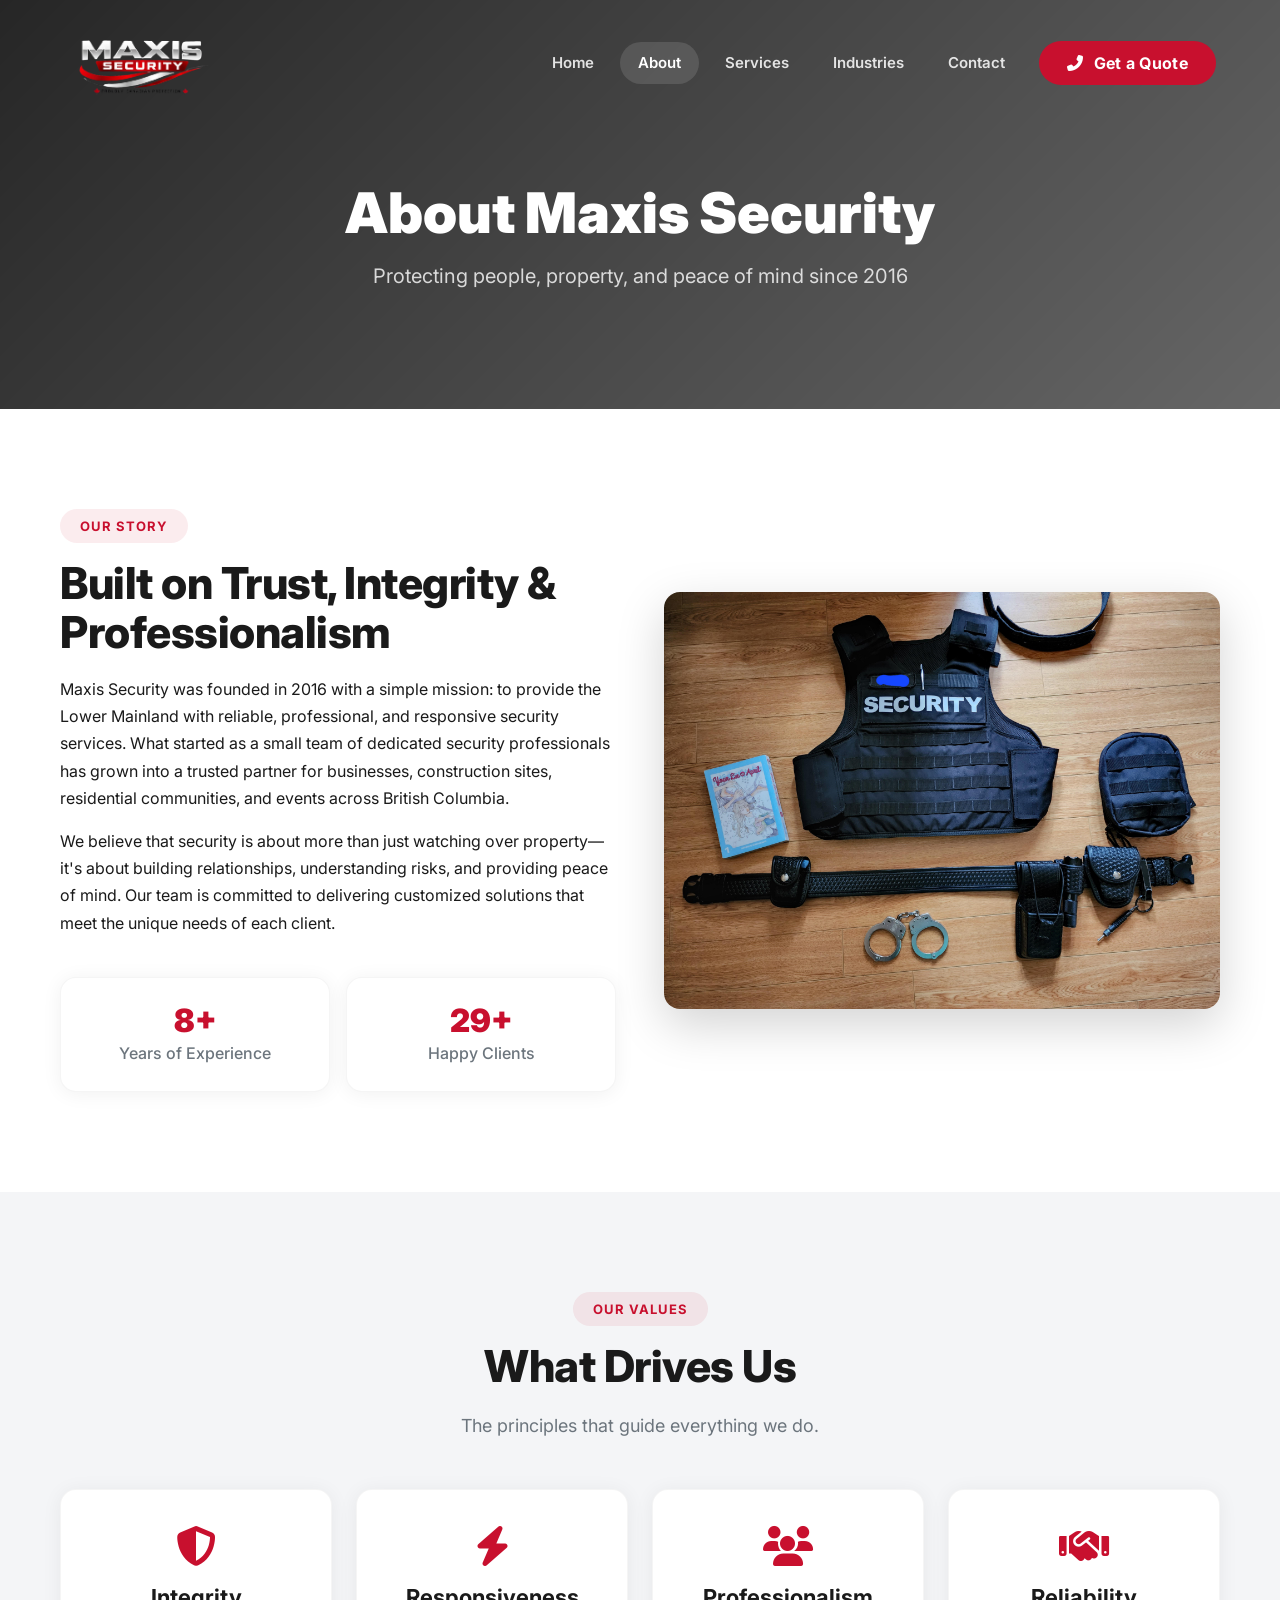
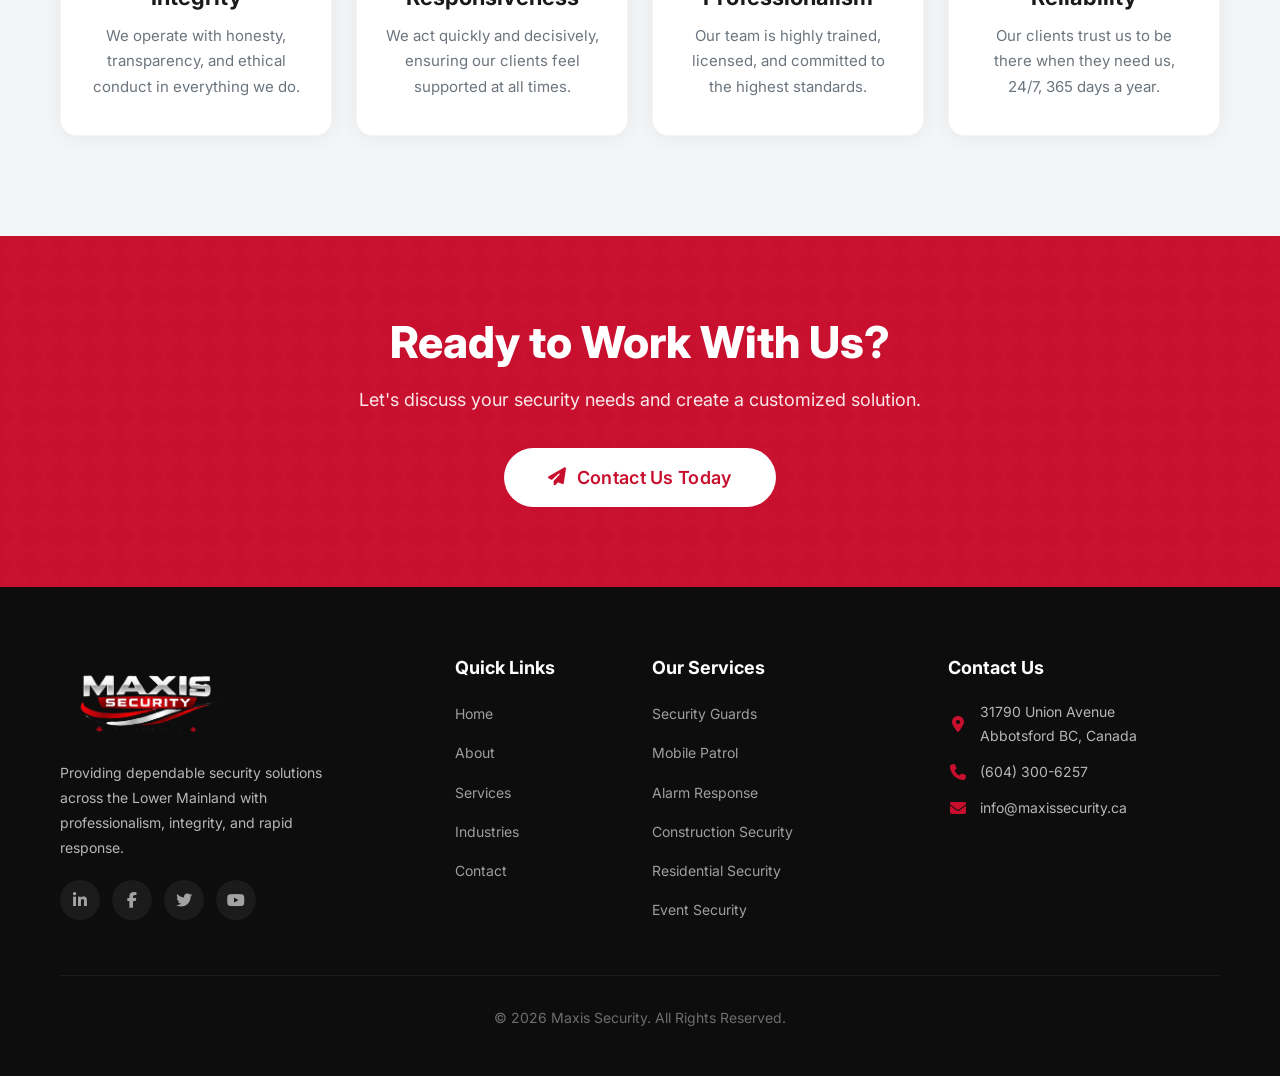
==== commit 666eb039: "Update about.html" ====
--- a/about.html
+++ b/about.html
@@ -20,7 +20,7 @@
     <nav class="navbar navbar-expand-lg navbar-dark fixed-top" id="mainNav">
         <div class="container">
             <a class="navbar-brand" href="index.html">
-                <img src="./Images/Maxis_Logo-removebg-preview.png" alt="Maxis Security Logo" style="height: 100px; width: auto;" />
+                <img src="./Images/Maxis_Logo-removebg-preview.png" alt="Maxis Security Logo" style="height: 80px; width: auto;" />
             </a>
             <button class="navbar-toggler" type="button" data-bs-toggle="collapse" data-bs-target="#navbarNav">
                 <span class="navbar-toggler-icon"></span>
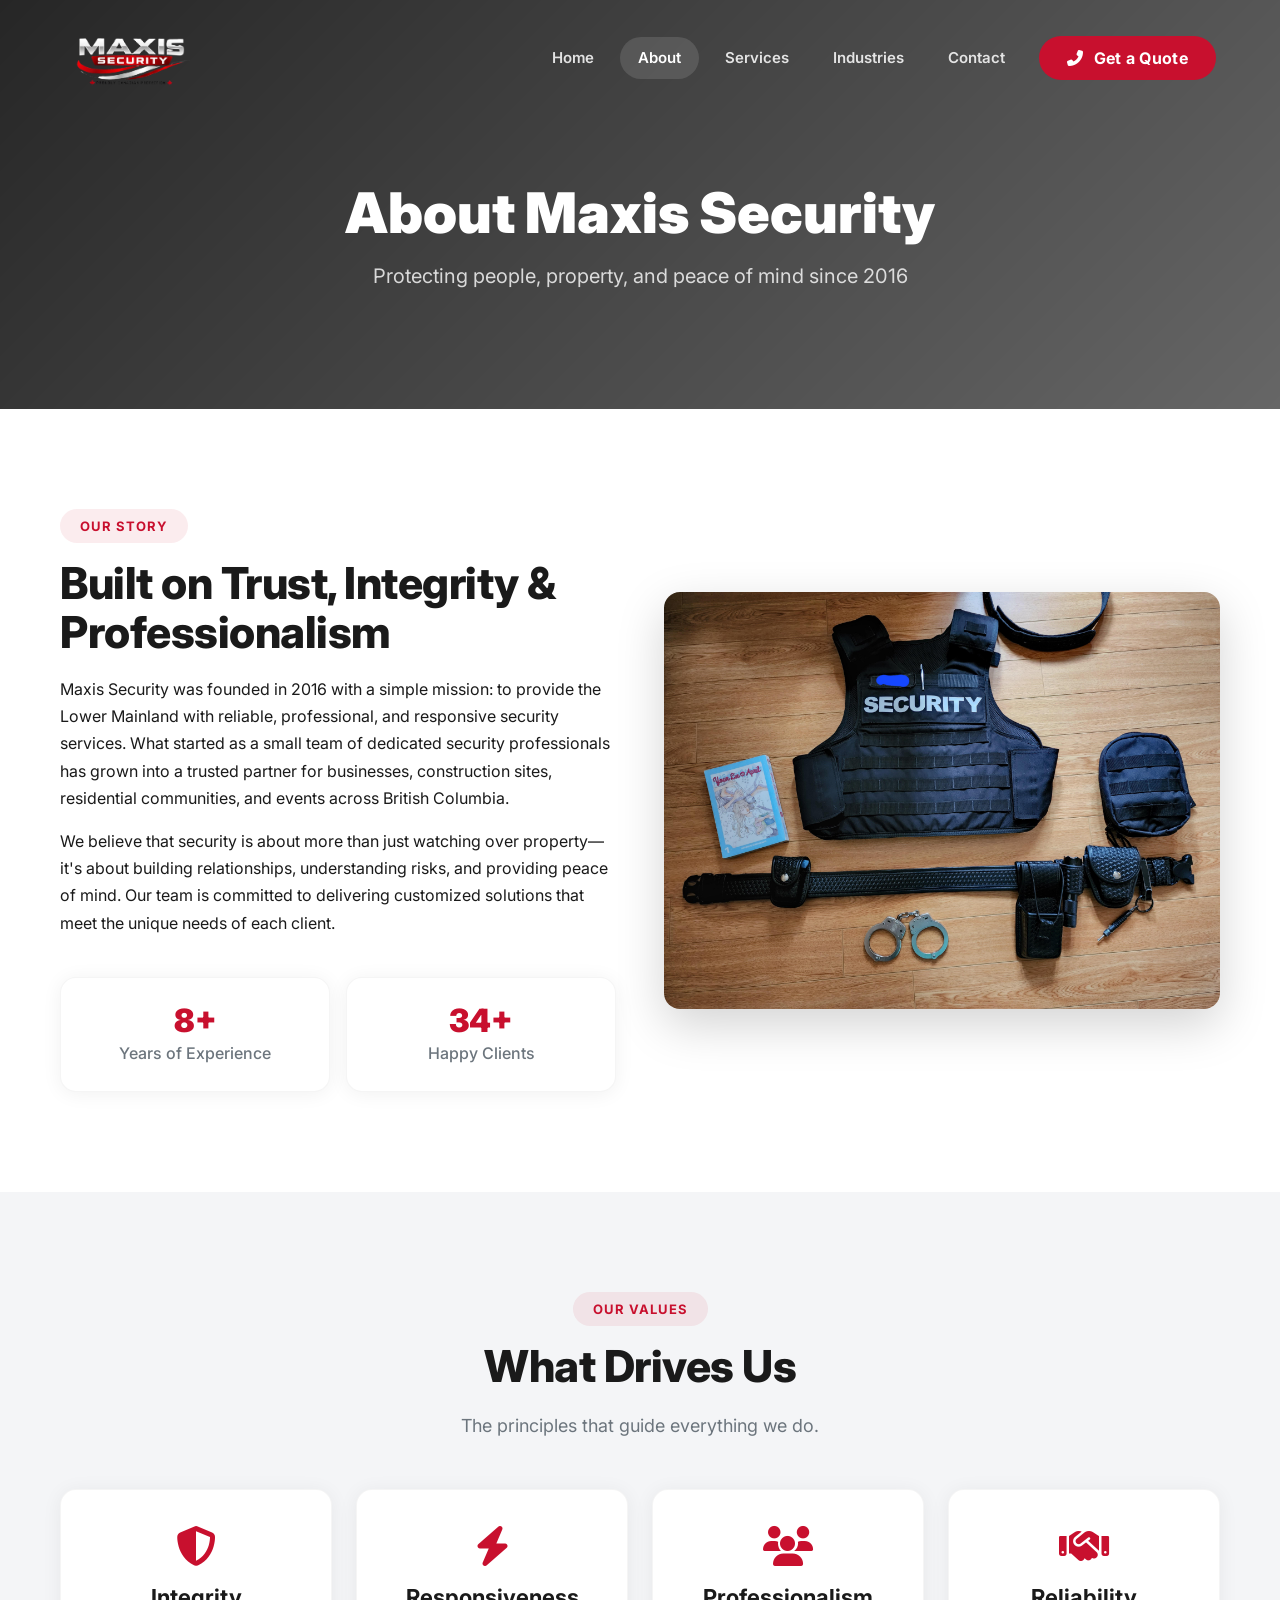
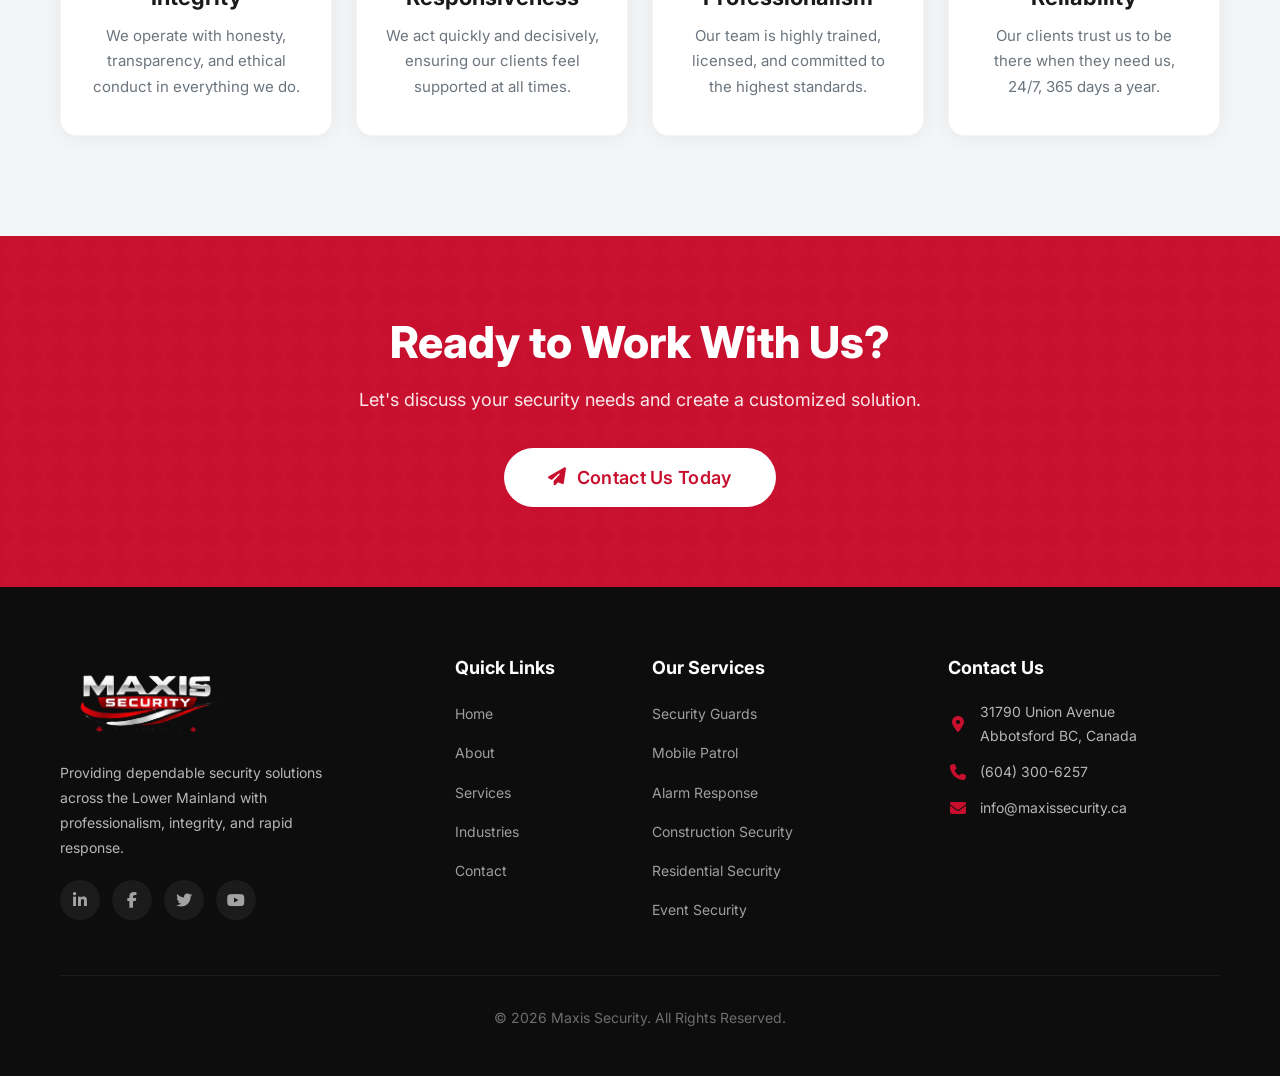
==== commit de8aee59: "Update about.html" ====
--- a/about.html
+++ b/about.html
@@ -20,7 +20,7 @@
     <nav class="navbar navbar-expand-lg navbar-dark fixed-top" id="mainNav">
         <div class="container">
             <a class="navbar-brand" href="index.html">
-                <img src="./Images/Maxis_Logo-removebg-preview.png" alt="Maxis Security Logo" style="height: 80px; width: auto;" />
+                <img src="./Images/Maxis_Logo-removebg-preview.png" alt="Maxis Security Logo" style="height: 70px; width: auto;" />
             </a>
             <button class="navbar-toggler" type="button" data-bs-toggle="collapse" data-bs-target="#navbarNav">
                 <span class="navbar-toggler-icon"></span>
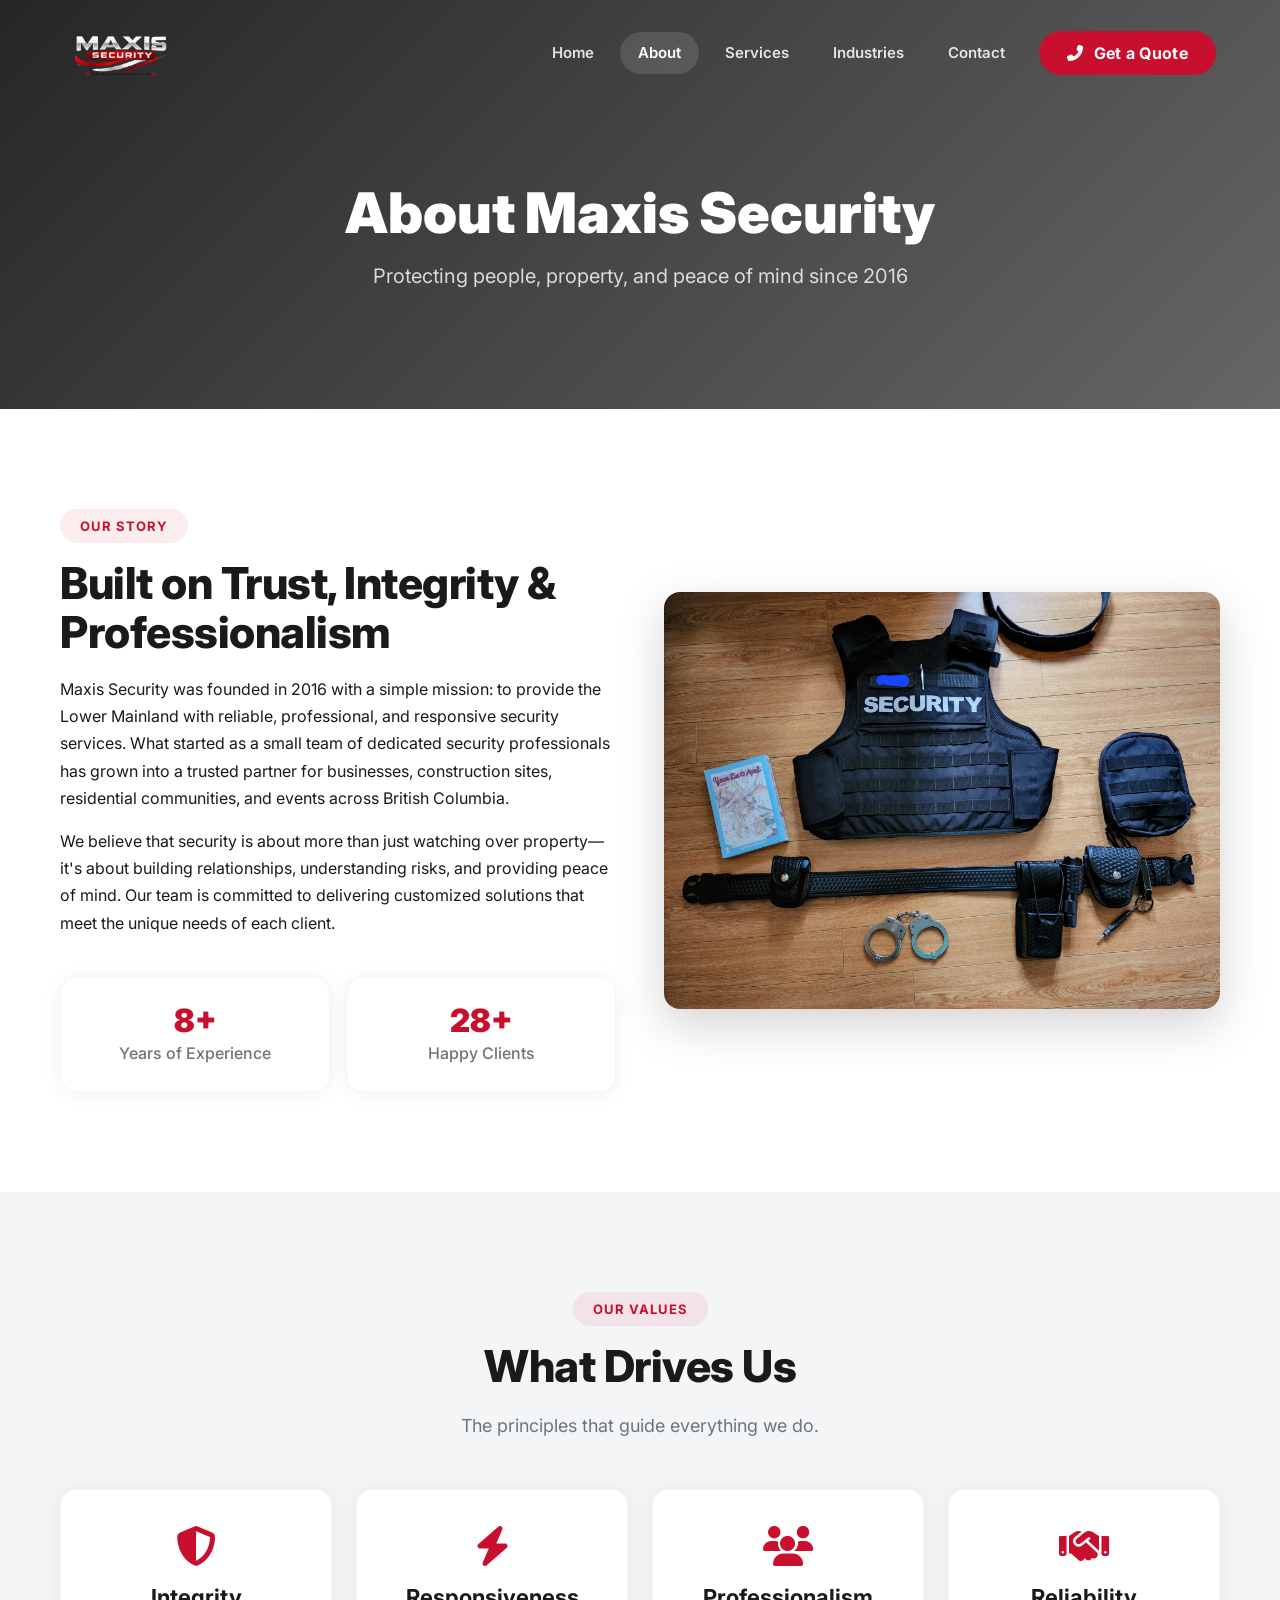
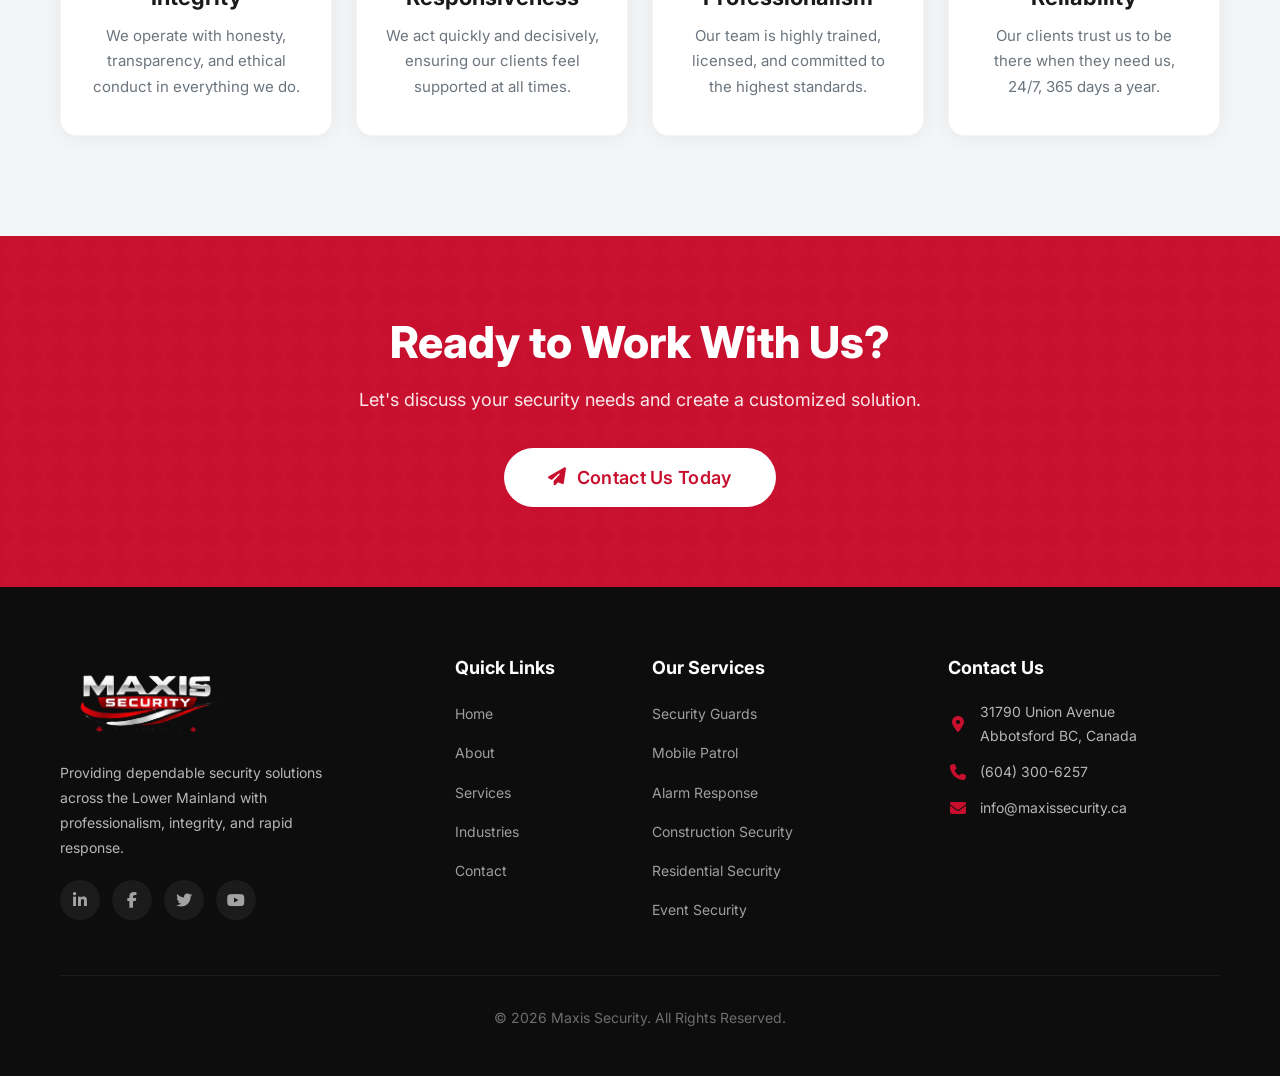
==== commit fc5c31ae: "Adjust logo height in the navbar" ====
--- a/about.html
+++ b/about.html
@@ -20,7 +20,7 @@
     <nav class="navbar navbar-expand-lg navbar-dark fixed-top" id="mainNav">
         <div class="container">
             <a class="navbar-brand" href="index.html">
-                <img src="./Images/Maxis_Logo-removebg-preview.png" alt="Maxis Security Logo" style="height: 70px; width: auto;" />
+                <img src="./Images/Maxis_Logo-removebg-preview.png" alt="Maxis Security Logo" style="height: 60px; width: auto;" />
             </a>
             <button class="navbar-toggler" type="button" data-bs-toggle="collapse" data-bs-target="#navbarNav">
                 <span class="navbar-toggler-icon"></span>
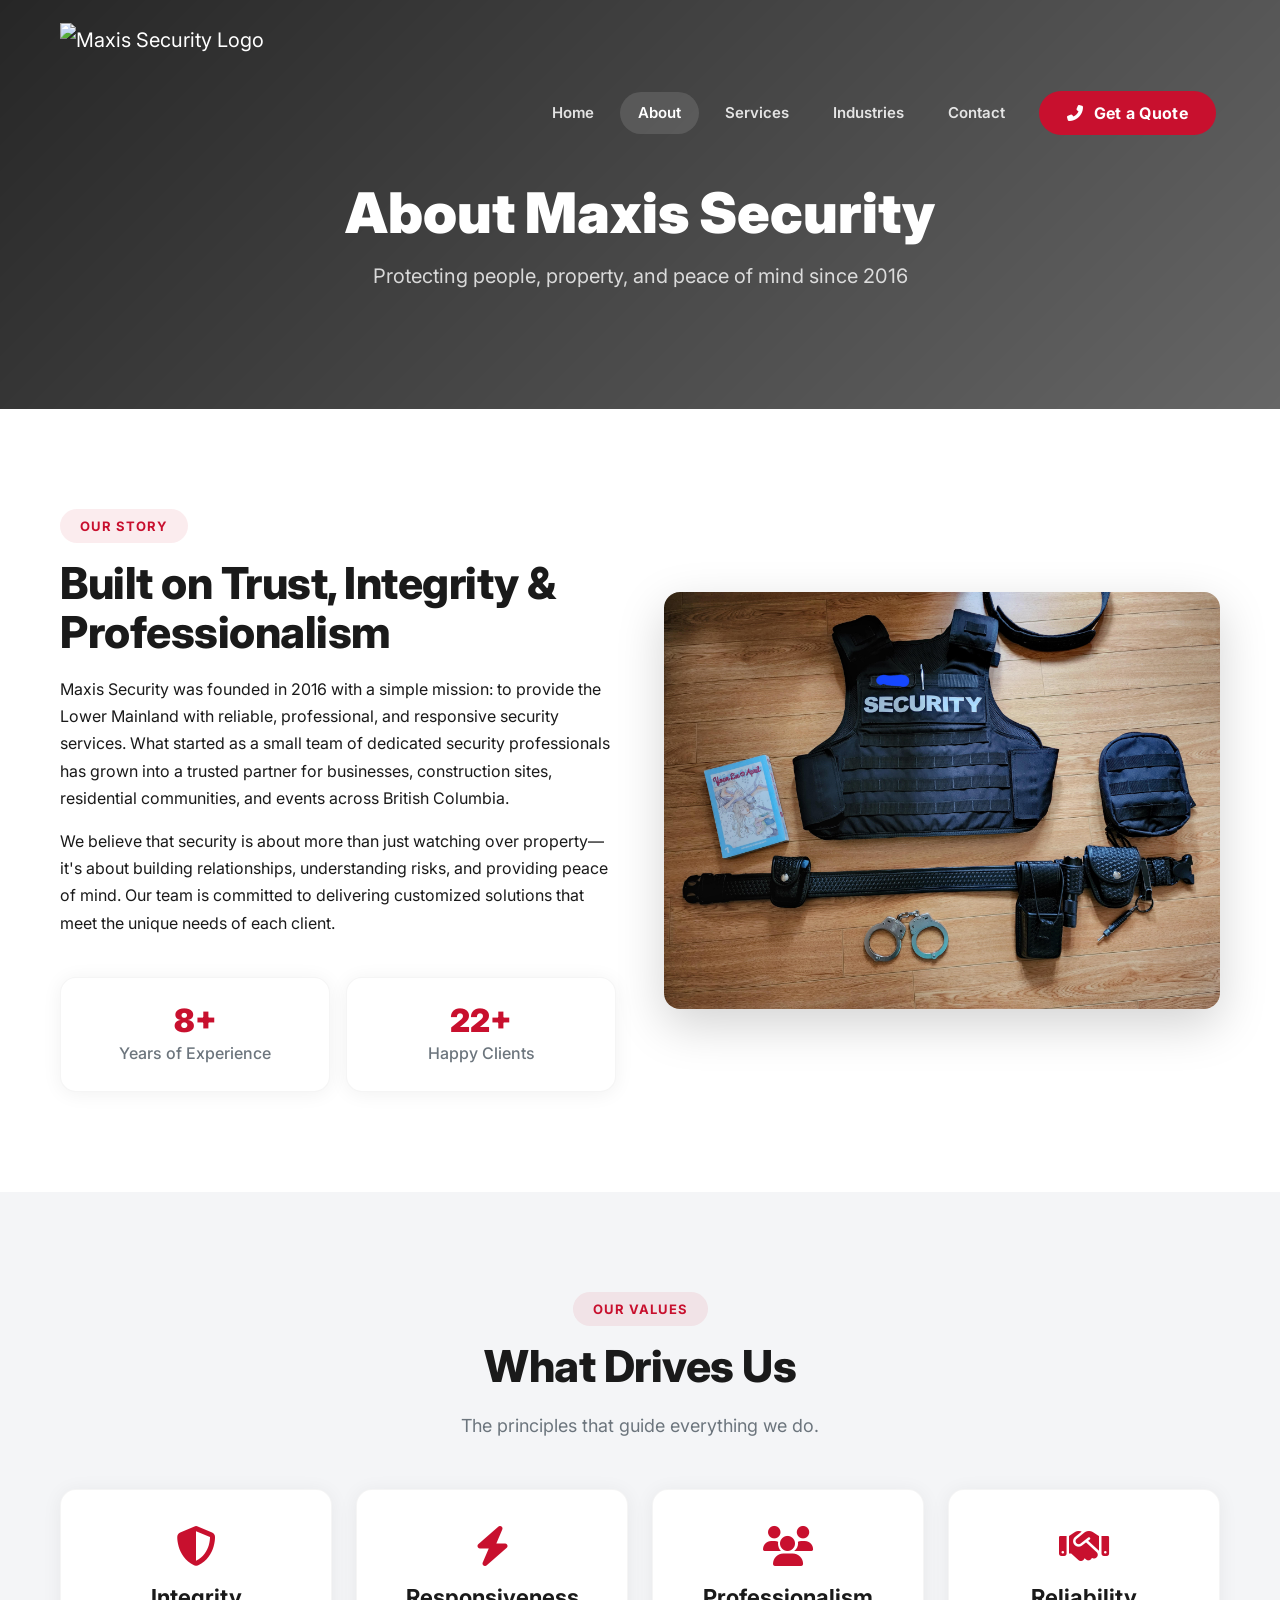
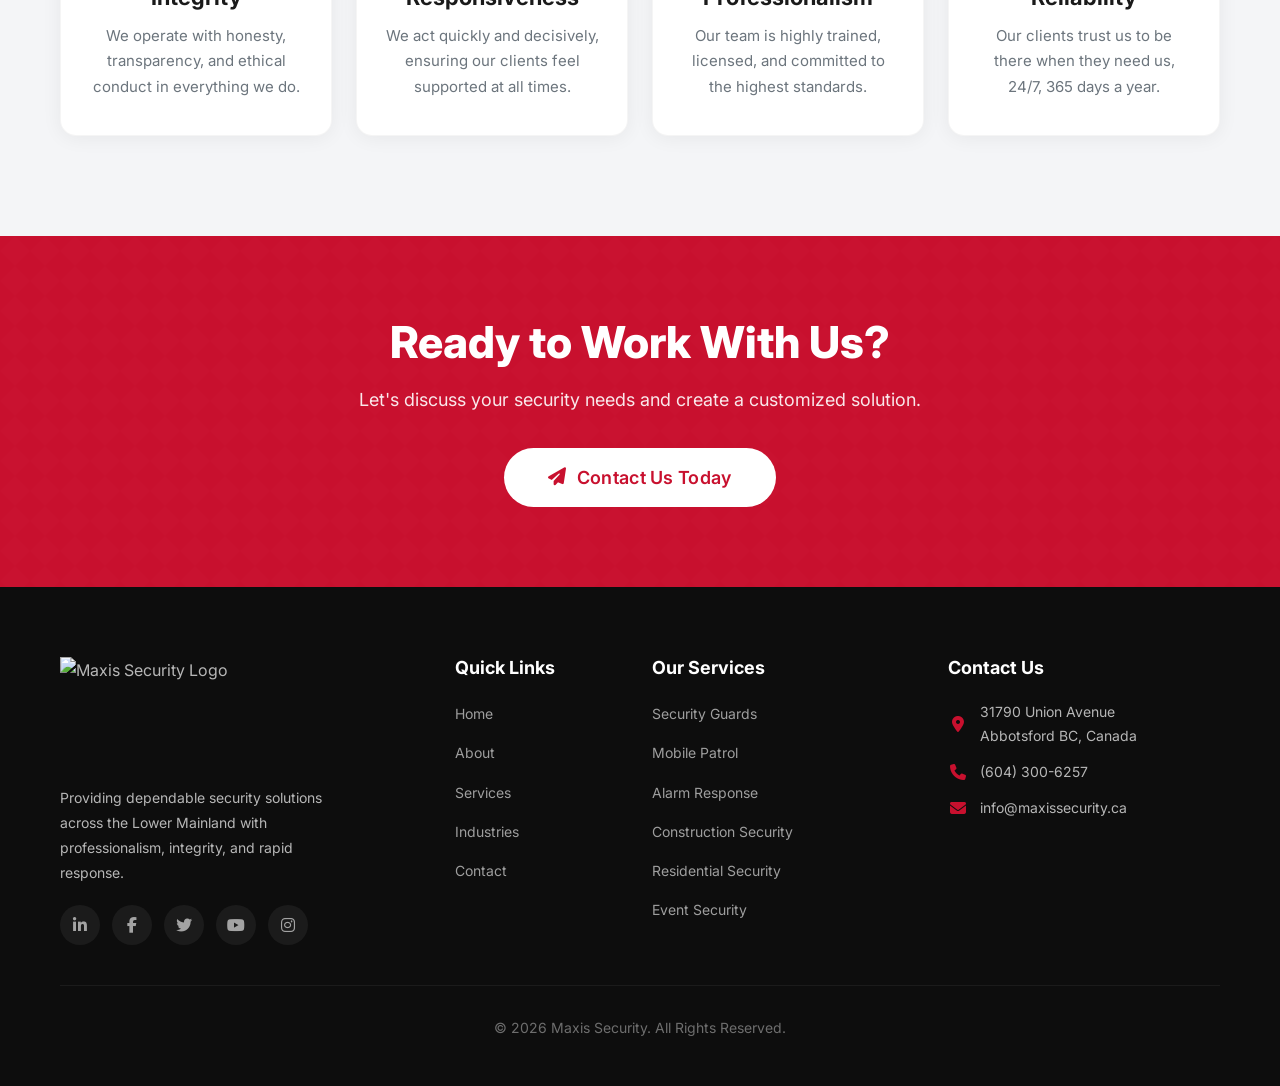
==== commit 032a59b3: "Update about.html" ====
--- a/about.html
+++ b/about.html
@@ -20,7 +20,7 @@
     <nav class="navbar navbar-expand-lg navbar-dark fixed-top" id="mainNav">
         <div class="container">
             <a class="navbar-brand" href="index.html">
-                <img src="./Images/Maxis_Logo-removebg-preview.png" alt="Maxis Security Logo" style="height: 60px; width: auto;" />
+                <img src="./Images/psss.png" alt="Maxis Security Logo" style="height: 180px; width: auto;" />
             </a>
             <button class="navbar-toggler" type="button" data-bs-toggle="collapse" data-bs-target="#navbarNav">
                 <span class="navbar-toggler-icon"></span>
@@ -163,13 +163,14 @@
             <div class="row g-4">
                 <div class="col-lg-4 col-md-6">
                     <div class="brand">
-                        <img src="Images/Maxis_Logo-removebg-preview.png" alt="Maxis Security Logo" style="height: 85px; width: auto;" />
+                        <img src="Images/psss.png" alt="Maxis Security Logo" style="height:110px; width: auto;" />
                         <p>Providing dependable security solutions across the Lower Mainland with professionalism, integrity, and rapid response.</p>
                         <div class="social-links">
                             <a href="#"><i class="fab fa-linkedin-in"></i></a>
                             <a href="#"><i class="fab fa-facebook-f"></i></a>
                             <a href="#"><i class="fab fa-twitter"></i></a>
                             <a href="#"><i class="fab fa-youtube"></i></a>
+                            <a href="#"><i class="fab fa-instagram"></i></a>
                         </div>
                     </div>
                 </div>
